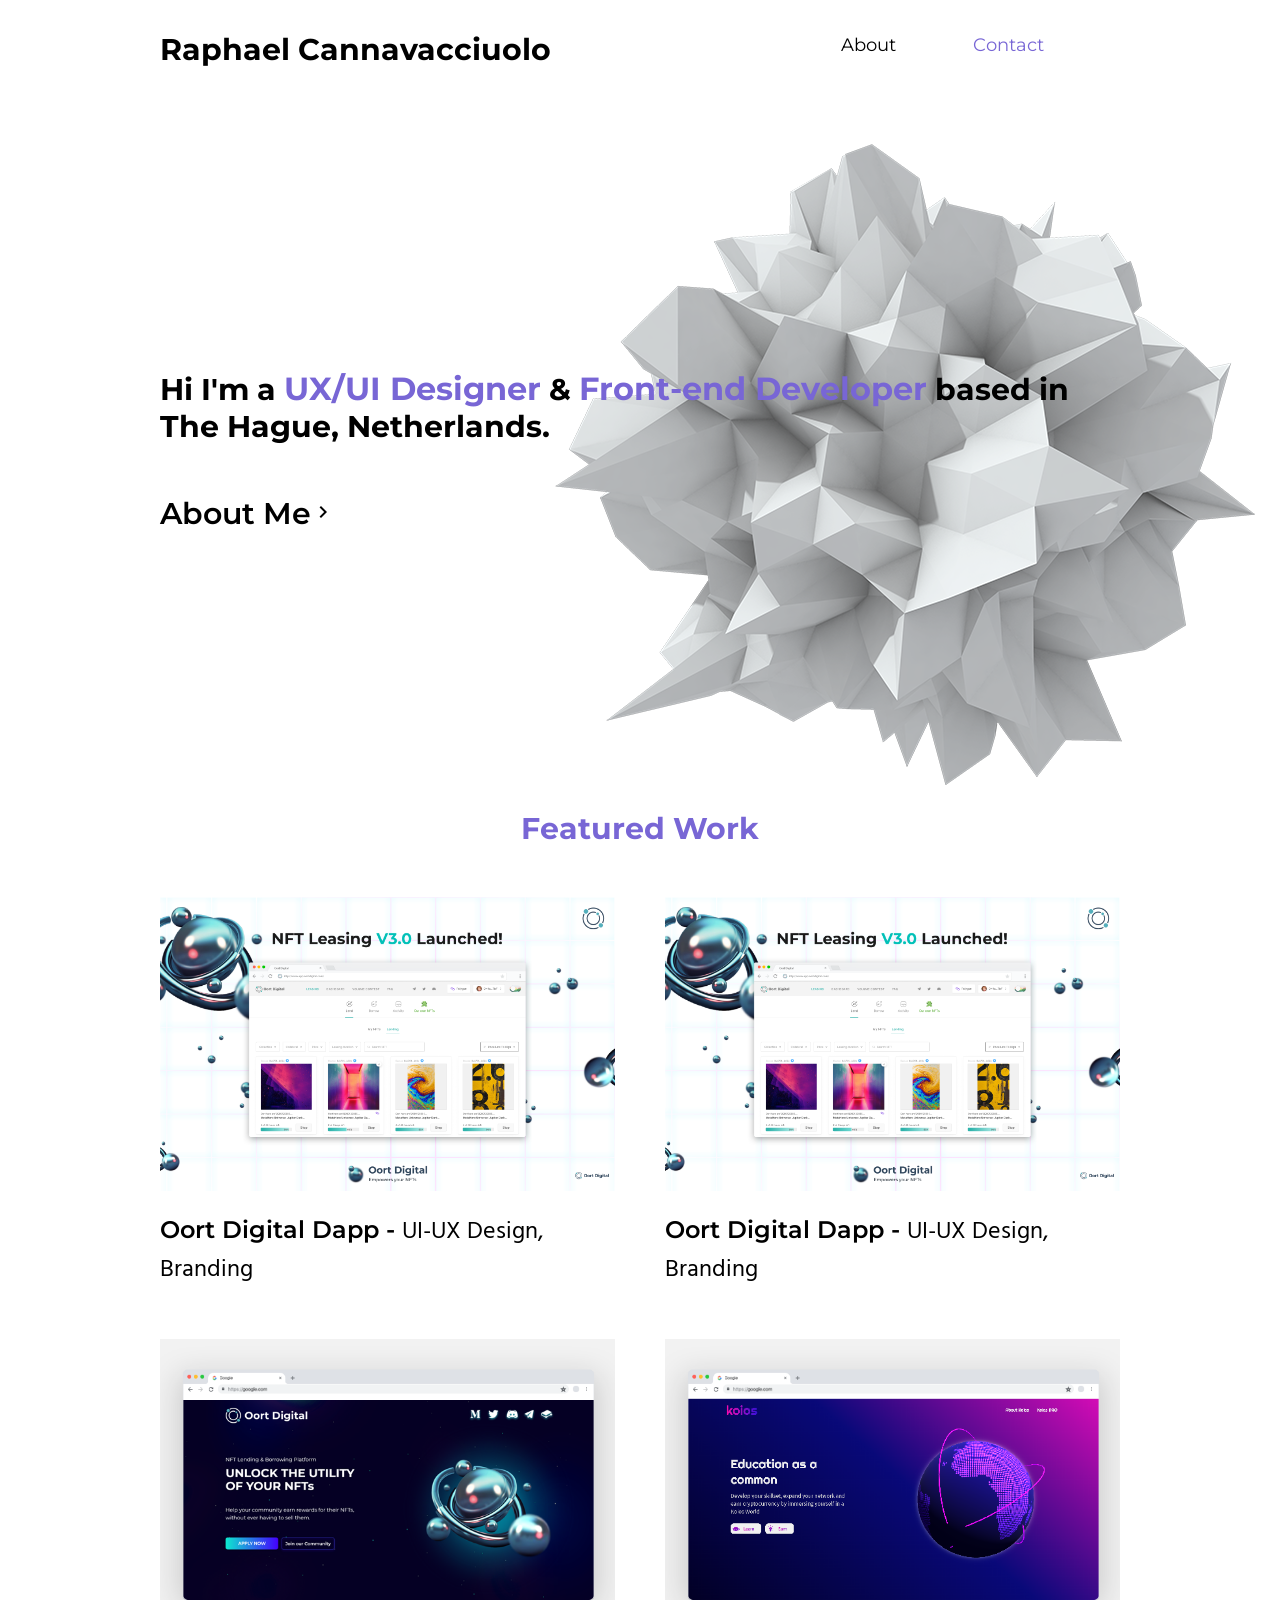
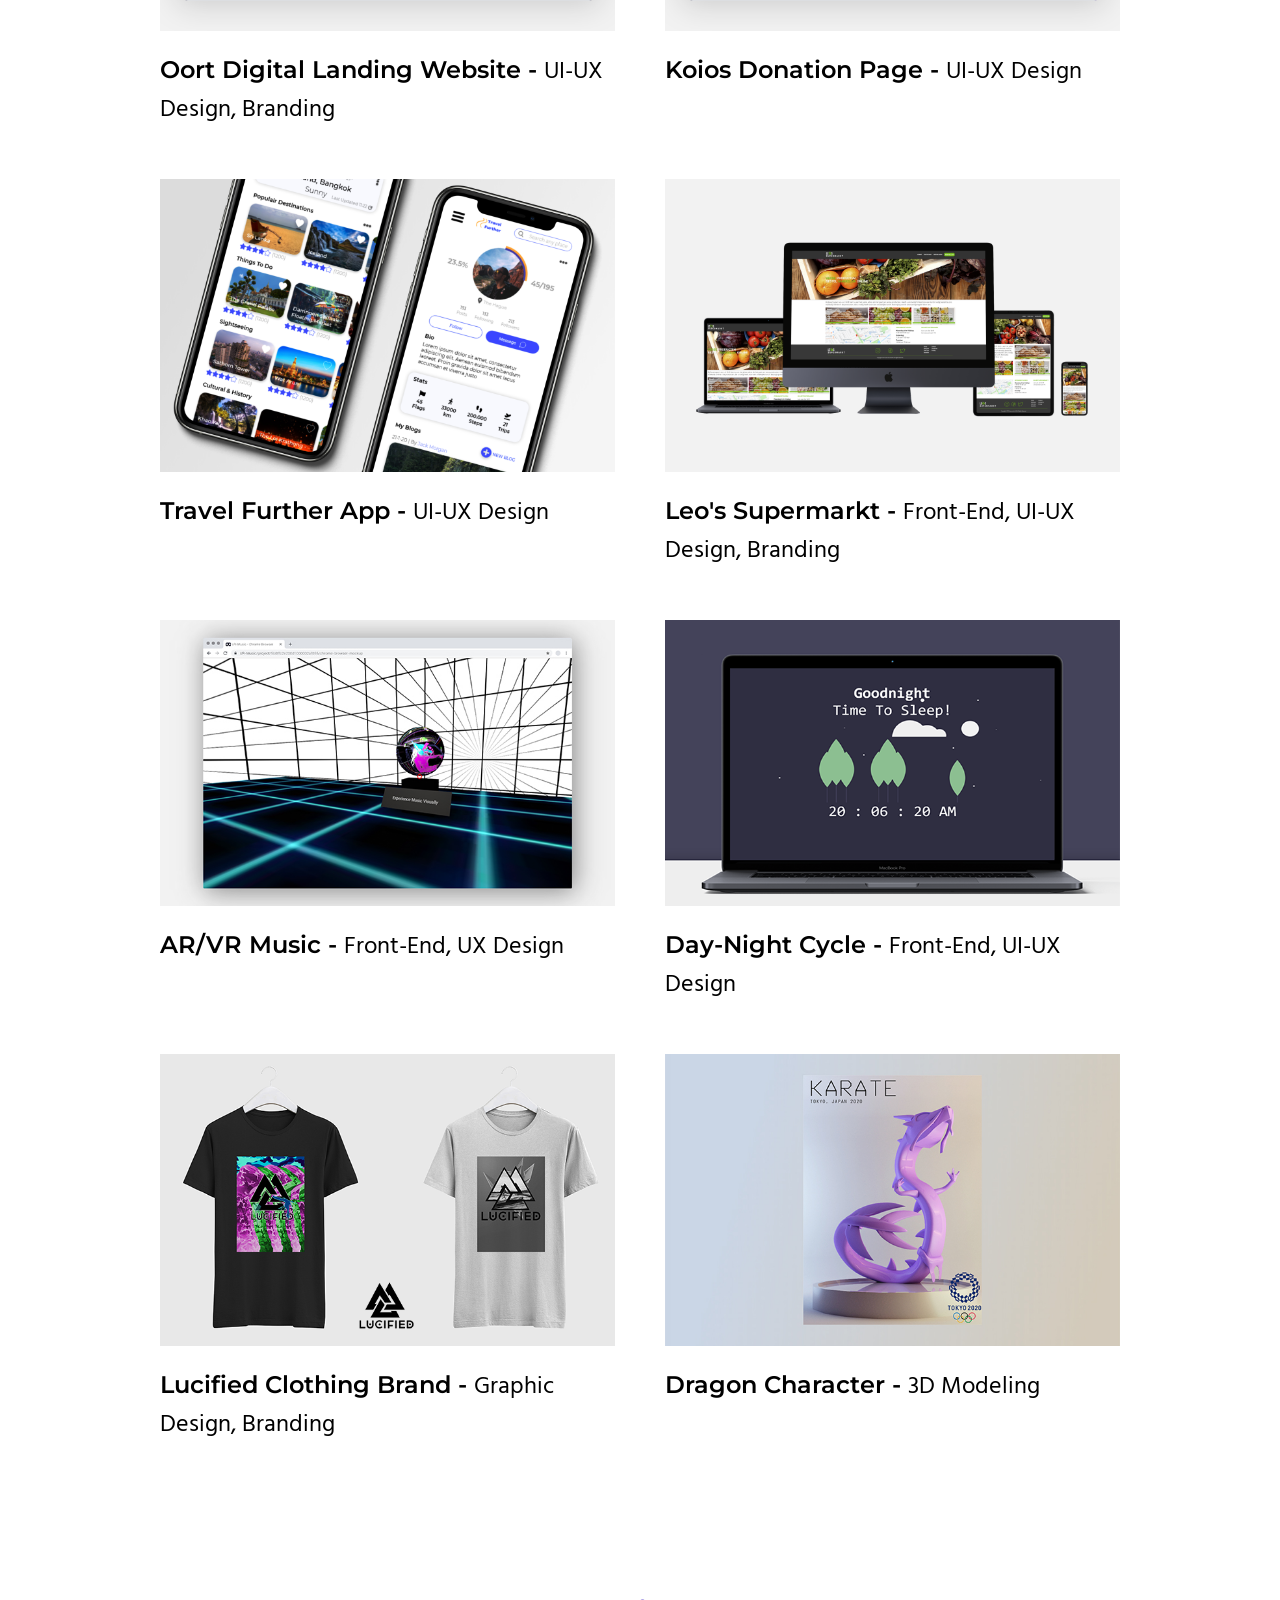
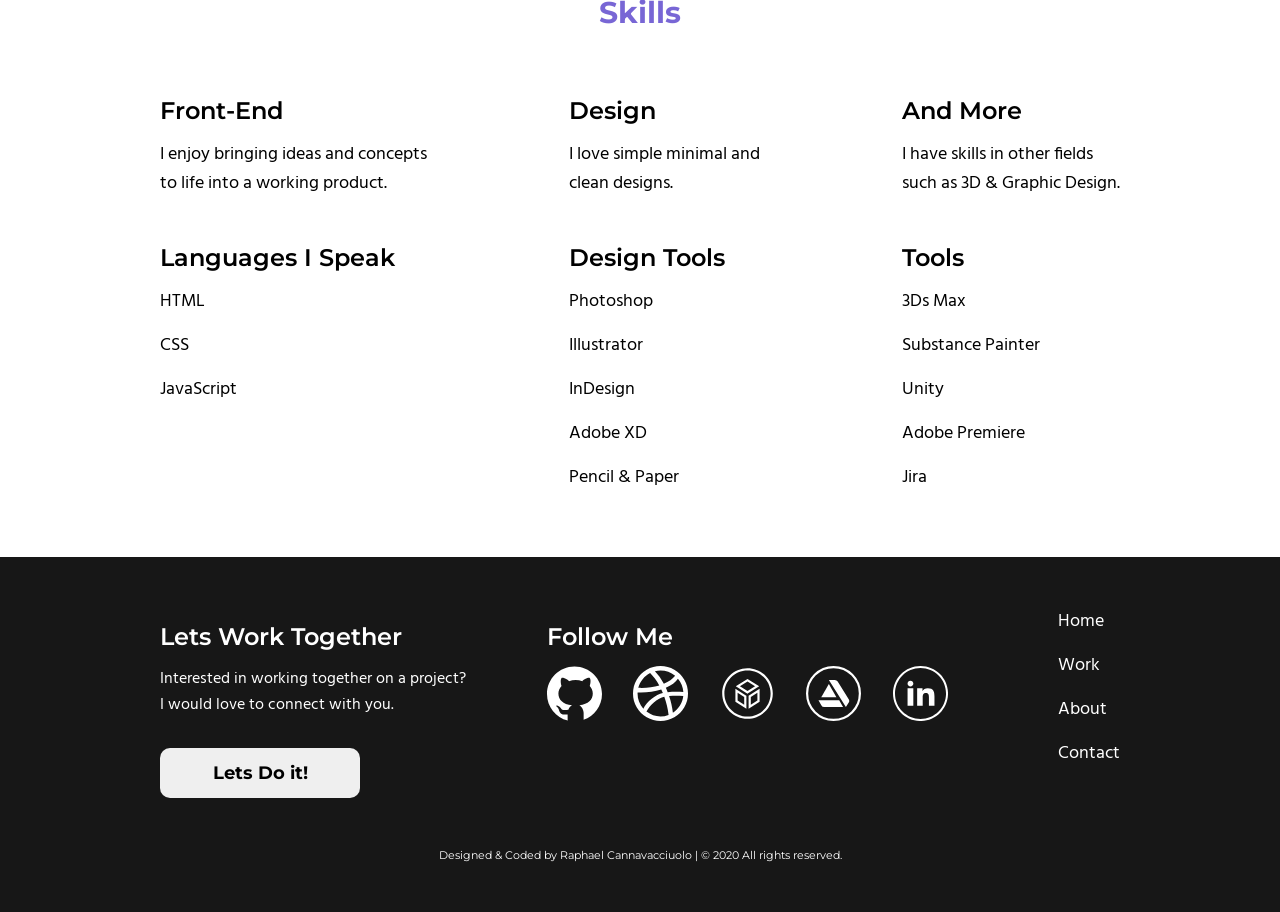
==== index.html @ d3e0be2c "." ====
<!DOCTYPE html>
<html lang="en">
  <head>
    <meta charset="UTF-8" />
    <meta name="viewport" content="width=device-width, initial-scale=1.0" />
    <title>Raphael Cannavacciuolo Portfolio</title>
    <link rel="stylesheet" type="text/css" href="home.css" />
    <link
      href="https://fonts.googleapis.com/icon?family=Material+Icons"
      rel="stylesheet"
    />
  </head>
  <body>
    <div class="content">
      <div class="grid-container">
        <!-- Header Section -->
        <div class="box box0">
          <header>
            <nav class="main-nav">
              <div class="logo">
                <h1><a href="index.html">Raphael Cannavacciuolo</a></h1>
              </div>
              <ul class="nav-links">
                <li><a href="work.html" hidden>Work</a></li>
                <li><a href="about.html">About</a></li>
                <li><a class="pcolor" href="contact.html">Contact</a></li>
              </ul>
              <div class="burger">
                <div class="line1"></div>
                <div class="line2"></div>
                <div class="line3"></div>
              </div>
            </nav>
          </header>
        </div>
        <main>
          <div class="hero-img">
            <img
              src="Images/abstract-3d.png"
              alt="exploding abstract 3D shape with sharp edges "
            />
          </div>

          <!-- Intro content -->
          <section>
            <div id="home" class="box box1">
              <h2 class="intro">
                Hi I'm a <span class="pcolor">UX/UI Designer</span> &
                <span class="pcolor">Front-end Developer</span> based in The Hague,
                Netherlands.
              </h2>
              <h3 class="about-btn">
                <a href="about.html">About Me<i class="medium material-icons">chevron_right</i></a>
              </h3>
            </div>
          </section>
          <!-- Work Section -->
          <section>
            <div id="work" class="box box2">
              <h2 class="section-title">Featured Work</h2>
              <div class="gallery-container">
                <div class="gallery work10">
                  <a href="project10.html" target="_blank"
                    ><img
                      src="Images/Oort-Digital_launchv3-01.png"
                      alt=""
                  /></a>
                  <h3>
                    Oort Digital Dapp -
                    <span class="under-title">UI-UX Design, Branding</span>
                  </h3>
                </div>
                <div class="gallery work9">
                  <a href="project09.html" target="_blank"
                    ><img
                      src="Images/Oort-Digital_launchv3-01.png"
                      alt=""
                  /></a>
                  <h3>
                    Oort Digital Dapp -
                    <span class="under-title">UI-UX Design, Branding</span>
                  </h3>
                </div>

                <div class="gallery work8">
                  <a href="project08.html" target="_blank"
                    ><img
                      src="Images/OortMockup.png"
                      alt=""
                  /></a>
                  <h3>
                    Oort Digital Landing Website -
                    <span class="under-title">UI-UX Design, Branding</span>
                  </h3>
                </div>

                <div class="gallery work7">
                  <a href="project07.html" target="_blank"
                    ><img
                      src="Images/KoiosHome.png"
                      alt=""
                  /></a>
                  <h3>
                    Koios Donation Page -
                    <span class="under-title">UI-UX Design</span>
                  </h3>
                </div>

                <div class="gallery work6">
                  <a href="project01.html" target="_blank"
                    ><img
                      src="Images/leos@2x.png"
                      alt="responsive design web, tablet and mobile screen supermarket site"
                  /></a>
                  <h3>
                    Leo's Supermarkt -
                    <span class="under-title">Front-End, UI-UX Design, Branding</span>
                  </h3>
                </div>
                <div class="gallery work5">
                  <a href="project02.html" target="_blank"
                    ><img
                      src="Images/travel-app.jpg"
                      alt="mobile design iphone 11 backpackers travel app"
                  /></a>
                  <h3>
                    Travel Further App -
                    <span class="under-title">UI-UX Design</span>
                  </h3>
                </div>
                <div class="gallery work4">
                  <a href="project03.html" target="_blank"
                    ><img
                      src="Images/daynightHeavy.png"
                      alt="clock day and night cycle visual indication of time"
                  /></a>
                  <h3>
                    Day-Night Cycle -
                    <span class="under-title">Front-End, UI-UX Design</span>
                  </h3>
                </div>
                <div class="gallery work3">
                  <a href="project04.html" target="_blank"
                    ><img
                      src="Images/arvr-web.jpg"
                      alt="virtual reality music experience augmented visual music"
                  /></a>
                  <h3>
                    AR/VR Music -
                    <span class="under-title">Front-End, UX Design</span>
                  </h3>
                </div>
                <div class="gallery work2">
                  <a href="project06.html" target="_blank"
                    ><img
                      src="Images/poster-dragon.jpg"
                      alt="dragon character japanese 3D sculpture practising the sport karate gold"
                  /></a>
                  <h3>
                    Dragon Character -
                    <span class="under-title">3D Modeling</span>
                  </h3>
                </div>
                <div class="gallery work1">
                  <a href="project05.html" target="_blank"
                    ><img
                      src="Images/T-shirt-mockup-lucified.png"
                      alt="clothing brand branding street and skate style lucified"
                  /></a>
                  <h3>
                    Lucified Clothing Brand -
                    <span class="under-title">Graphic Design, Branding</span>
                  </h3>
                </div>
              </div>
            </div>
          </section>
          <!-- Skills Section -->
          <section>
            <div class="box box3">
              <h2 class="section-title">Skills</h2>
              <div class="skills-container">
                <div class="skill-bx1 skill-bx">
                  <h3>Front-End</h3>
                  <p>
                    I enjoy bringing ideas and concepts<br />
                    to life into a working product.
                  </p>
                  <h3>Languages I Speak</h3>
                  <ul>
                    <li>HTML</li>
                    <li>CSS</li>
                    <li>JavaScript</li>
                  </ul>
                </div>

                <div class="skill-bx2 skill-bx">
                  <h3>Design</h3>
                  <p>
                    I love simple minimal and<br />
                    clean designs.
                  </p>
                  <h3>Design Tools</h3>
                  <ul>
                    <li>Photoshop</li>
                    <li>Illustrator</li>
                    <li>InDesign</li>
                    <li>Adobe XD</li>
                    <li>Pencil & Paper</li>
                  </ul>
                </div>

                <div class="skill-bx3 skill-bx">
                  <h3>
                    And More
                  </h3>
                  <p>
                    I have skills in other fields<br />
                    such as 3D & Graphic Design.
                  </p>
                  <h3>Tools</h3>
                  <ul>
                    <li>3Ds Max</li>
                    <li>Substance Painter</li>
                    <li>Unity</li>
                    <li>Adobe Premiere</li>
                    <li>Jira</li>
                  </ul>
                </div>
              </div>
            </div>
          </section>
        </main>
      </div>
    </div>
    <!-- Footer Section -->
    <footer>
      <div class="footer-container">
        <div class="footer-contact ftbox">
          <h3>Lets Work Together</h3>
          <p class="footer-txt">
            Interested in working together on a project? <br> I would love to connect
            with you.
          </p>
          <a href="contact.html"
            ><button class="footer-btn">Lets Do it!</button></a
          >
        </div>

        <div class="footer-socials ftbox">
          <h3 class="h2-margin-ft">Follow Me</h3>
          <a href="https://github.com/Qurka"
            ><img
              src="Images/Icons/github-1.svg"
              alt="black cat github icon round white outline "
          /></a>
          <a href="https://dribbble.com/qurka"
            ><img
              src="Images/Icons/dribbble-icon.svg"
              alt="basketball dribble icon round white "
          /></a>
          <a href="https://sketchfab.com/Qurka"
            ><img
              src="Images/Icons/sketchfab.svg"
              alt="three dimensional cube sketchfab icon round white"
          /></a>
          <a href="https://www.artstation.com/raphaelcannavacciuolo"
            ><img
              src="Images/Icons/artstation-circkel.svg"
              alt="triangle artstaion icon round white"
          /></a>
          <a href="https://www.linkedin.com/in/raphael-c-0a0646143/"
            ><img
              src="Images/Icons/linkedin-round-line.svg"
              alt="linkdin icon round white"
          /></a>
        </div>

        <nav class="footer-nav ftbox">
          <ul class="nav-links-footer">
            <li><a href="index.html">Home</a></li>
            <li><a href="work.html">Work</a></li>
            <li><a href="about.html">About</a></li>
            <li><a href="contact.html">Contact</a></li>
          </ul>
        </nav>
      </div>
      <div class="footer-bottom">
        <span class="credit"
          >Designed & Coded by Raphael Cannavacciuolo | © 2020 All rights
          reserved.</span
        >
      </div>
    </footer>
    <script src="script.js"></script>
  </body>
</html>
---- home.css ----
/* Typography */
@import url("https://fonts.googleapis.com/css2?family=Montserrat:wght@600;700&display=swap");
@import url("https://fonts.googleapis.com/css2?family=Hind&display=swap");

/* Main Styles */
* {
  font-size: 62.5%;
  margin: 0;
  padding: 0;
  box-sizing: border-box;
}

h1 {
  font-size: 4.2rem;
  font-family: "Montserrat";
  font-weight: bold;
}

h2 {
  font-size: 3rem;
  font-family: "Montserrat";
  font-weight: bold;
}

h3 {
  font-size: 2.4rem;
  margin-top: 1.5rem;
  font-family: "Montserrat";
  font-weight: 600;
}

h4 {
  font-size: 2.2rem;
  font-family: "Montserrat";
  font-weight: 600;
}

h5 {
  font-size: 2rem;
  font-family: "Hind";
  font-weight: 600;
}

p {
  font-size: 1.8rem;
  font-family: "Hind";
  margin-top: 1.5rem;
  padding-bottom: 3rem;
}

a {
  font-size: 3rem;
  text-decoration: none;
  color: black;
}

li {
  font-size: 1.8rem;
  list-style: none;
  margin: 1.5rem 0;
}

.content {
  width: 75%;
  margin: auto;
}

.pcolor {
  color: #7866d5;
}

.under-title {
  font-family: "Hind";
  font-size: 2.4rem;
  font-weight: normal;
}
/* Icons */
.tiny {
  font-size: 1rem;
}

.small {
  font-size: 2rem;
}

.medium {
  font-size: 4rem;
}

.large {
  font-size: 6rem;
}

.section-title {
  text-align: center;
  color: #7866d5;
  margin-bottom: 5rem;
}

.btn-on {
  cursor: pointer;
}

.btn-off {
  opacity: 0.5;
}
/* CSS Grid boxes */
.box0 {
  grid-area: nav;
}

.box1 {
  grid-area: intro;
  display: flex;
  flex-direction: column;
  justify-content: center;
  height: 80vh;
}

.box1 span {
  font-size: 3.2rem;
}
.box2 {
  grid-area: work;
}
.box3 {
  grid-area: skills;
}

.grid-container {
  display: grid;
  grid-template-columns: 1fr;
  grid-template-rows: auto;
  grid-template-areas:
    "nav"
    "intro"
    "work"
    "skills";
}

/* Header section */
.logo a {
  font-size: 3rem;
}

.main-nav {
  display: flex;
  justify-content: space-between;
  align-items: center;
  min-height: 10vh;
  width: 100%;
  font-family: "Montserrat";
}

.nav-links {
  display: flex;
  justify-content: space-evenly;
  width: 45%;
}

.nav-links a {
 font-size: 1.8rem;
}

.nav-links a:hover {
  color: #7866d5;
}

.burger {
  display: none;
}

.burger div {
  width: 25px;
  height: 3px;
  background-color: #171717;
  margin: 0.5rem;
  transition: all 0.3s ease;
}

.hero-img {
  position: absolute;
  opacity: 0.7;
  right: 0;
  z-index: -1;
}

.about-btn {
  margin-top: 5rem;
  width: 100%;
}
/* Gallery Grid */
.gallery-container { 
  display: grid;
  grid-template-columns: 1fr 1fr;
  grid-template-rows: auto;
  grid-template-areas:
    "row9 row10"
    "row8 row7"
    "row5 row6"
    "row3 row4"
    "row1 row2";
  margin-bottom: 15rem;
  grid-gap: 5rem;
}

.gallery-container img {
  width: 100%;
  height: auto;
}

.gallery-container h2 {
  font-weight: 600;
  margin-top: 1.5rem;
}

.work1 {
  grid-area: row1;
}

.work2 {
  grid-area: row2;
}

.work3 {
  grid-area: row3;
}

.work4 {
  grid-area: row4;
}

.work5 {
  grid-area: row5;
}

.work6 {
  grid-area: row6;
}

.work7 {
  grid-area: row7;
}

.work8 {
  grid-area: row8;
}

.work9 {
  grid-area: row9;
}

.work10 {
  grid-area: row10;
}

/* Skills section */
.skills-container {
  display: flex;
  justify-content: space-between;
  margin-bottom: 5rem;
}

.skills-container h2 {
  font-weight: 600;
}

.skills-container li {
  font-family: "Hind";
  font-size: 1.8rem;
}
/* Footer Section */
footer {
  background-color: #171717;
  bottom: 0px;
  width: 100%;
  color: white;
  display: flex;
  flex-direction: column;
  align-items: center;
}

.footer-container {
  display: flex;
  align-content: center;
  justify-content: space-between;
  width: 75%;
}

.ftbox {
  margin-top: 5rem;
  margin-bottom: 5rem;
}

.footer-txt {
  font-size: 1.6rem;
}

.footer-contact button {
  height: 5rem;
  width: 20rem;
  font-size: 1.8rem;
  border-radius: 10px;
  font-weight: bold;
  font-family: "Montserrat";
  border: none;
  cursor: pointer;
}

.footer-btn:hover {
  background-color: #7866d5;
  color: white;
}

.footer-socials P {
  margin-top: 0rem;
}

.footer-socials img {
  width: 5.5rem;
  height: 5.5rem;
  margin: 0 3rem 0 0;
}

.h2-margin-ft {
  margin-bottom: 1.5rem;
}

.footer-nav li {
  margin-top: 0rem;
}

.nav-links-footer a {
  color: white;
  font-size: 1.8rem;
  font-family: "Hind";
}

.nav-links-footer a:hover {
  color: #7866d5;
}

.footer-bottom {
  display: flex;
  justify-content: center;
  font-size: 1.8rem;
  font-family: "Montserrat";
  padding-bottom: 5rem;
  width: 90%;
  text-align: center;
}

/* Project-section */
.project {
  margin-bottom: 5rem;
}

.project p {
  padding-bottom: 1.5rem;
}

.project-container {
  display: grid;
  grid-template-columns: 1fr 1fr;
  grid-template-rows: auto;
  grid-template-areas:
    "b1 b2"
    "b3 b0"
    "b4 b5"
    "b6 b7";
}

.project-info {
  width: 100%;
  padding-right: 5rem;
}
.project-info h2 {
  margin-top: 5rem;
}

.p2-link a {
  font-size: 1.8rem;
  color: #7866d5;
}

.i2 {
  display: flex;
  justify-content: space-between;
}

.i3 {
  display: flex;
}

.project-img {
  width: 100%;
  height: auto;
  margin-top: 5rem;
}

.project-imgsp {
  width: 100%;
  height: auto;
  margin-top: 14rem;
}

.project-icons {
  width: 75px;
  height: 75px;
  margin-right: 5rem;
}

.project-btn button {
  height: 5rem;
  width: 20rem;
  font-size: 2rem;
  border-radius: 10px;
  font-family: "Montserrat";
  background-color: #171717;
  color: white;
  margin-top: 5rem;
}

.project-info p {
  margin-bottom: 1.5rem;
  padding-bottom: 0rem;
}

/* Process section */
.process-img {
  width: 100%;
  height: auto;
}

.process-img2 {
  width: 100%;
  height: auto;
  margin-left: 2.5rem;
}

/* Design Section */
.d-hifi {
  display: flex;
}

.design-info {
  display: flex;
}

design-img {
  width: 100%;
  height: auto;
}

.design-img2 {
  width: 100%;
  height: auto;
}

.design-img3 {
  width: 100%;
  height: auto;
}

.d-margin {
  margin-top: 5rem;
}

.project-box {
  margin-top: 5rem;
  margin-bottom: 5rem;
}

iframe {
  margin-top: 1.5rem;
  height: 80rem;
  margin-bottom: 5rem;
}

/* Work page section */
.coming-soon-msg {
  display: flex;
  justify-content: center;
  align-content: center;
  font-family: "Montserrat";
  text-align: center;
  margin-top: 40rem;
}

.coming-soon-msg a {
  color: #7866d5;
}
/* About section */
.h2-career {
  margin-top: 5rem;
}

.career-box {
  margin-top: 5rem;
  margin-bottom: 5rem;
}

.career-links {
  font-size: 1.8rem;
  color: #7866d5;
}

.career-location {
  color: rgb(82, 200, 255);
  font-size: 1.8rem;
}

/* Contact page Section */
.i-contact {
  margin: 0rem;
  margin-right: 1.5rem;
}

form {
  font-size: 2rem;
  font-family: "Montserrat";
  margin-top: 5rem;
  margin-bottom: 5rem;
}
/* Style inputs with type="text", select elements and textareas */
input[type="text"],
input[type="email"],
select,
textarea {
  width: 100%; /* Full width */
  padding: 12px; /* Some padding */
  border: 1px solid #ccc; /* Gray border */
  border-radius: 4px; /* Rounded borders */
  box-sizing: border-box; /* Make sure that padding and width stays in place */
  margin-top: 6px; /* Add a top margin */
  margin-bottom: 16px; /* Bottom margin */
  resize: vertical; /* Allow the user to vertically resize the textarea (not horizontally) */
  font-family: "Arial";
}

/* Style the submit button with a specific background color etc */
input[type="submit"] {
  background-color: #7866d5;
  color: white;
  padding: 12px 20px;
  border: none;
  border-radius: 4px;
  cursor: pointer;
}

/* When moving the mouse over the submit button, add a darker green color */
input[type="submit"]:hover {
  background-color: #7866d5;
}

/* Add a background color and some padding around the form */
.container {
  border-radius: 5px;
  background-color: #f2f2f2;
  padding: 20px;
}

.fnt-weight {
  font-weight: 600;
  font-size: 1.6rem;
}

.contact-info a {
  font-size: 1.8rem;
}

@media only screen and (max-width: 568px) {
  /* Main Styles */
  html,
  body {
    overflow-x: hidden;
  }

  .hero-img {
    display: none;
  }

  .content {
    width: 95%;
  }

  h2 {
    font-size: 1.7rem;
  }

  h3 {
    font-size: 1.5rem;
    margin-top: 1.5rem;
    text-align: center;
  }

  h4 {
    font-size: 1.7rem;
  }

  .about-btn {
    text-align: unset;
  }

  p {
    font-size: 1.6rem;
    font-family: "Hind";
    margin-top: 1.5rem;
    padding-bottom: 2.5rem;
  }

  .under-title {
    font-size: 1.5rem;
  }

  .section-title {
    margin-bottom: 2.5rem;
  }

  /* Header section */
  .logo h1 {
    font-size: 1rem;
  }

  .nav-links {
    position: fixed;
    right: 0;
    height: 90vh;
    top: 10vh;
    display: flex;
    justify-content: flex-start;
    flex-direction: column;
    align-items: center;
    width: 100%;
    transform: translateX(100%);
    transition: transform 0.5s ease-in;
    background-color: white;
    z-index: 10;

  }

  .nav-links ul {
    font-size: 1.8rem;
  }

  .nav-links li {
    opacity: 0;
  }

  .burger {
    display: block;
  }
  .box1 {
    height: 40vh;
  }
  .intro span {
    font-size: 1.9rem;
  }

  .about-btn a {
    font-size: 1.8rem;
  }

  /* Work Gallery Grid */
  .gallery-container {
    display: grid;
    grid-template-columns: 1fr;
    grid-template-rows: auto;
    grid-template-areas:
    "row8"
    "row7"
    "row6"
    "row5"
    "row4"
    "row3"
    "row2"
    "row1";
    margin-bottom: 0rem;
  }

  .work2 {
    margin-left: 0rem;
  }

  .work4 {
    margin-left: 0rem;
  }

  .work6 {
    margin-left: 0rem;
  }

  .gallery {
    margin-bottom: 2.5rem;
  }

  /* skills section */
  .skills-container {
    display: grid;
    grid-template-columns: 1fr;
    grid-template-rows: auto;
    grid-template-areas:
      "skill-bx1"
      "skill-bx2"
      "skill-bx3";
    text-align: center;
  }

  .skill-bx2 {
    margin-top: 5rem;
    margin-bottom: 5rem;
  }

  .skills-container p {
    padding-bottom: 2.5rem;
  }

  .skills-container li {
    font-size: 1.6rem;
  }

  /* Footer section */
  .footer-container {
    display: grid;
    grid-template-columns: 1fr;
    grid-template-rows: auto;
    grid-template-areas:
      "footer-contact"
      "footer-socials"
      "footer-nav";
    text-align: center;
  }

  .footer-socials img {
    width: 5rem;
    height: 5rem;
    margin: 1rem;
  }

  .h2-margin-ft {
    margin-bottom: 1.5rem;
  }

  .ftbox {
    margin-top: 5rem;
    margin-bottom: 0rem;
  }

  .nav-links-footer a {
    font-size: 1.6rem;
  }

  /* About page section */
  .project-info {
    width: 95%;
    padding-right: 0rem;
  }

  .project-info h3 {
    text-align: unset;
  }

  .project-container {
    display: grid;
    grid-template-columns: 1fr;
    grid-template-rows: auto;
    grid-template-areas:
      "b1"
      "b2"
      "b3"
      "b0"
      "b4"
      "b5"
      "b6"
      "b7";
  }

  .career-box {
    margin-top: 0rem;
    margin-bottom: 2.5rem;
  }

  .h2-career {
    margin-bottom: 5rem;
  }

  .project p {
    padding-bottom: 0rem;
  }

  i {
    margin: 0 1rem 0 0;
  }

  /* Contact page section */
  .fnt-weight {
    font-weight: 600;
    font-size: 1.6rem;
  }

  /* PROJECTS SECTION */
  h5 {
    font-size: 1.5rem;
  }
  .process-img2 {
    margin-left: 0rem;
  }

  .project-icons {
    width: 5rem;
    height: 5rem;
    margin-right: 0rem;
    z-index: 0;
  }

  .project-btn {
    display: flex;
    justify-content: center;
  }

  .project-btn a {
    width: 90%;
  }

  .project-btn button {
    height: 5rem;
    width: 100%;
    font-size: 1.6rem;
    border-radius: 10px;
    font-family: "Montserrat";
    background-color: #171717;
    color: white;
    margin-top: 2.5rem;
  }

  .i2 {
    display: inline-block;
  }

  .i3 {
    display: flex;
    justify-content: space-around;
  }

  .b2 {
    margin-top: 2.5rem;
  }

  iframe {
    height: 40rem;
  }
}

@media only screen and (min-width: 569px) and (max-width: 1025px) {
  /* Main Styles */
  .content {
    width: 90%;
  }

  h2 {
    font-size: 2.2rem;
  }

  h3 {
    font-size: 2rem;
    margin-top: 1.5rem;
  }

  h4 {
    font-size: 1.8rem;
  }

  .about-btn {
    text-align: unset;
  }

  .about-btn a {
    font-size: 2rem;
  }

  p {
    font-size: 1.8rem;
    font-family: "Hind";
    margin-top: 1.5rem;
    padding-bottom: 2.5rem;
  }

  .under-title {
    font-size: 1.8rem;
  }

  .section-title {
    margin-bottom: 2.5rem;
    margin-top: 5rem;
  }

  /* Header section */
  .logo h1 {
    font-size: 2.4rem;
  }

  .hero-img {
    position: absolute;
    opacity: 0.7;
    z-index: -1;
    right: 0;
  }

  .box1 span {
    font-size: 2.4rem;
  }

  .nav-links {
    position: fixed;
    right: 0;
    height: 90vh;
    top: 10vh;
    display: flex;
    justify-content: flex-start;
    flex-direction: column;
    align-items: center;
    width: 100%;
    transform: translateX(100%);
    transition: transform 0.5s ease-in;
    background-color: white;
    z-index: 10;
  }

  .nav-links a {
    font-size: 3rem;
  }

  .nav-links li {
    opacity: 0;
  }

  .burger {
    display: block;
  }

  .box1 {
    height: 90vh;
  }

  /* Work Gallery Grid */
  .gallery-container {
    display: grid;
    grid-template-columns: 1fr 1fr;
    grid-template-rows: auto;
    margin-bottom: 0rem;
  }

  .work2 {
    margin-left: 0rem;
  }

  .work4 {
    margin-left: 0rem;
  }

  .work6 {
    margin-left: 0rem;
  }

  .gallery {
    margin-bottom: 2.5rem;
  }

  /* skills section */
  .skills-container {
    display: grid;
    grid-template-columns: 1fr;
    grid-template-rows: auto;
    grid-template-areas:
      "skill-bx1"
      "skill-bx2"
      "skill-bx3";
    text-align: center;
    margin-bottom: 0rem;
  }

  .skill-bx {
    margin-bottom: 5rem;
  }

  /* Footer section */
  .footer-container {
    display: grid;
    grid-template-columns: 1fr;
    grid-template-rows: auto;
    grid-template-areas:
      "footer-contact"
      "footer-socials"
      "footer-nav";
    text-align: center;
  }

  .footer-socials img {
    width: 5.5rem;
    height: 5.5rem;
    margin: 1rem;
  }

  footer .credit {
    font-size: 1.2rem;
  }

  .project-container {
    display: grid;
    grid-template-columns: 1fr;
    grid-template-rows: auto;
    grid-template-areas:
      "b1"
      "b2"
      "b3"
      "b0"
      "b4"
      "b5"
      "b6"
      "b7";
  }

  .project-btn button {
    margin-bottom: 5rem;
  }
}

.nav-active {
  transform: translateX(0%);
}

@keyframes navLinkFade {
  from {
    opacity: 0;
    transform: translateX(50px);
  }

  to {
    opacity: 1;
    transform: translateX(0px);
  }
}

.toggle .line1 {
  transform: rotate(-45deg) translate(-5px, 6px);
}

.toggle .line2 {
  opacity: 0;
}

.toggle .line3 {
  transform: rotate(45deg) translate(-5px, -6px);
}
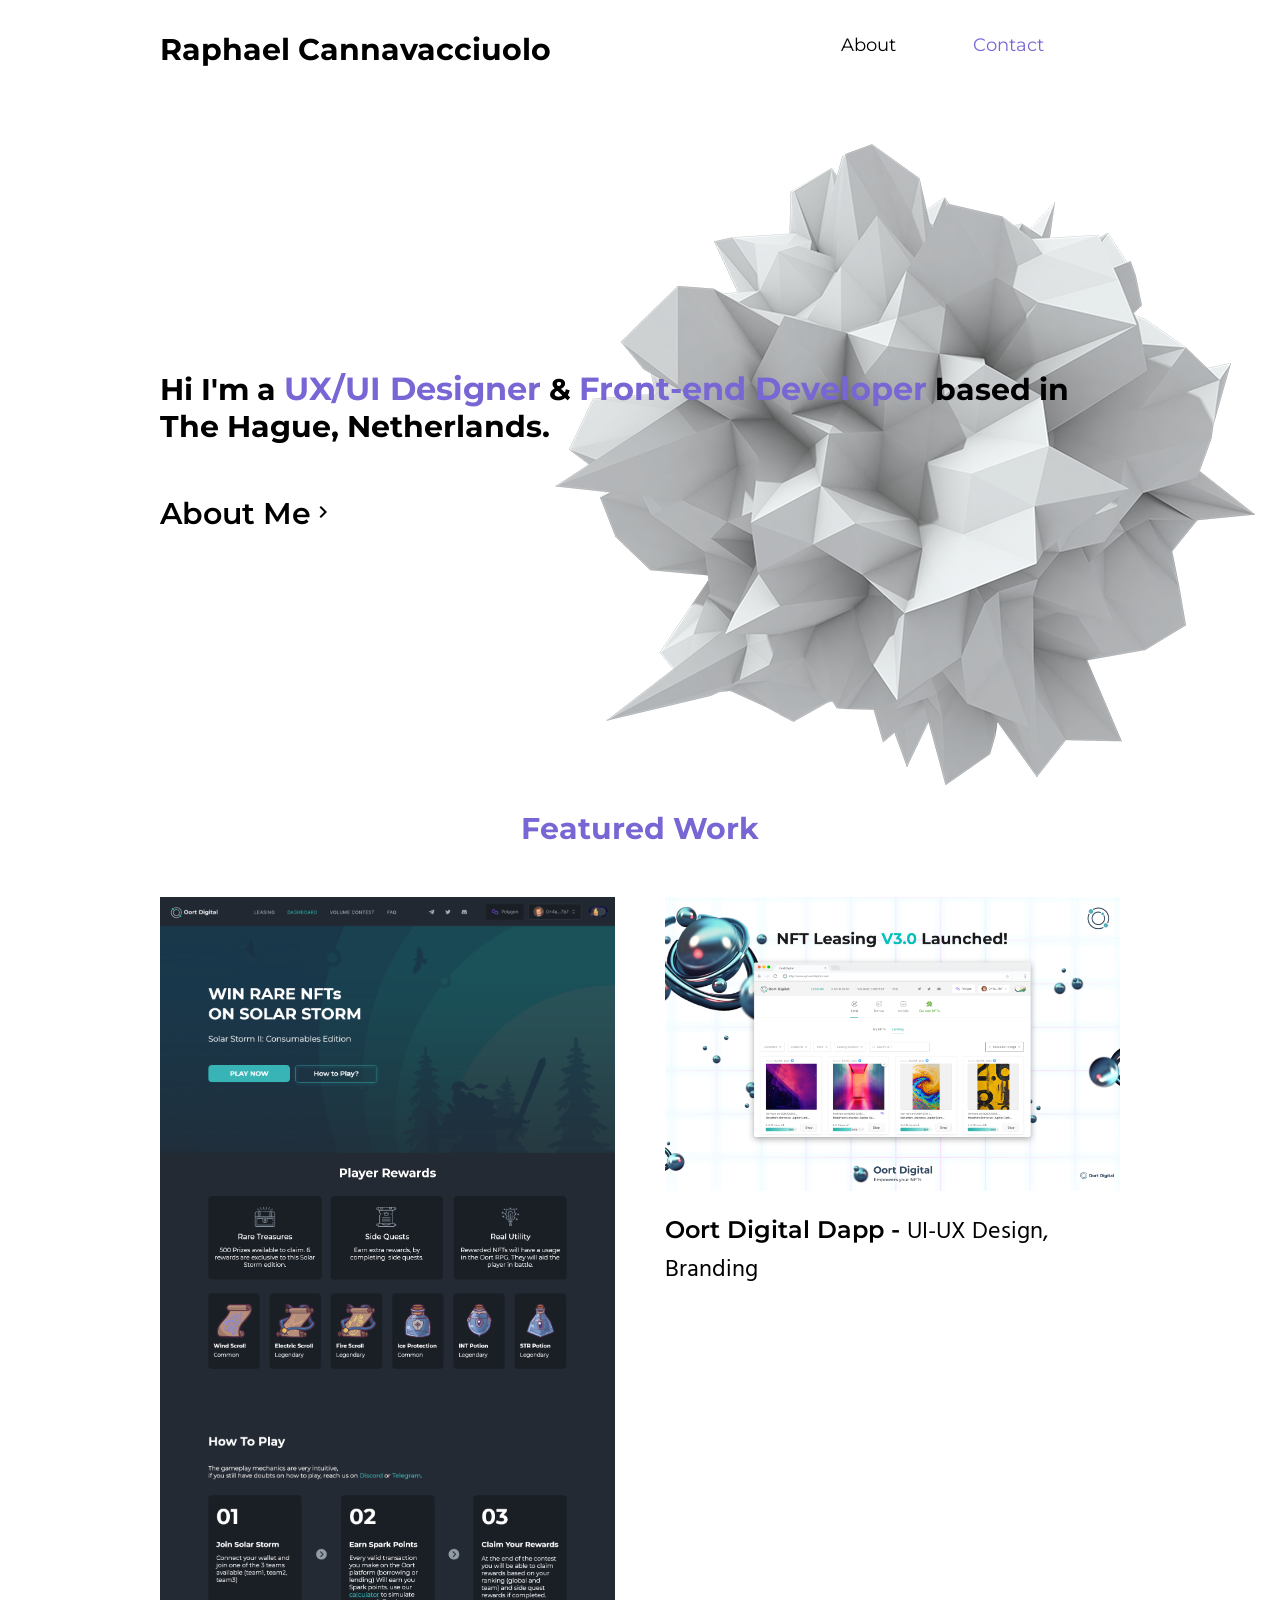
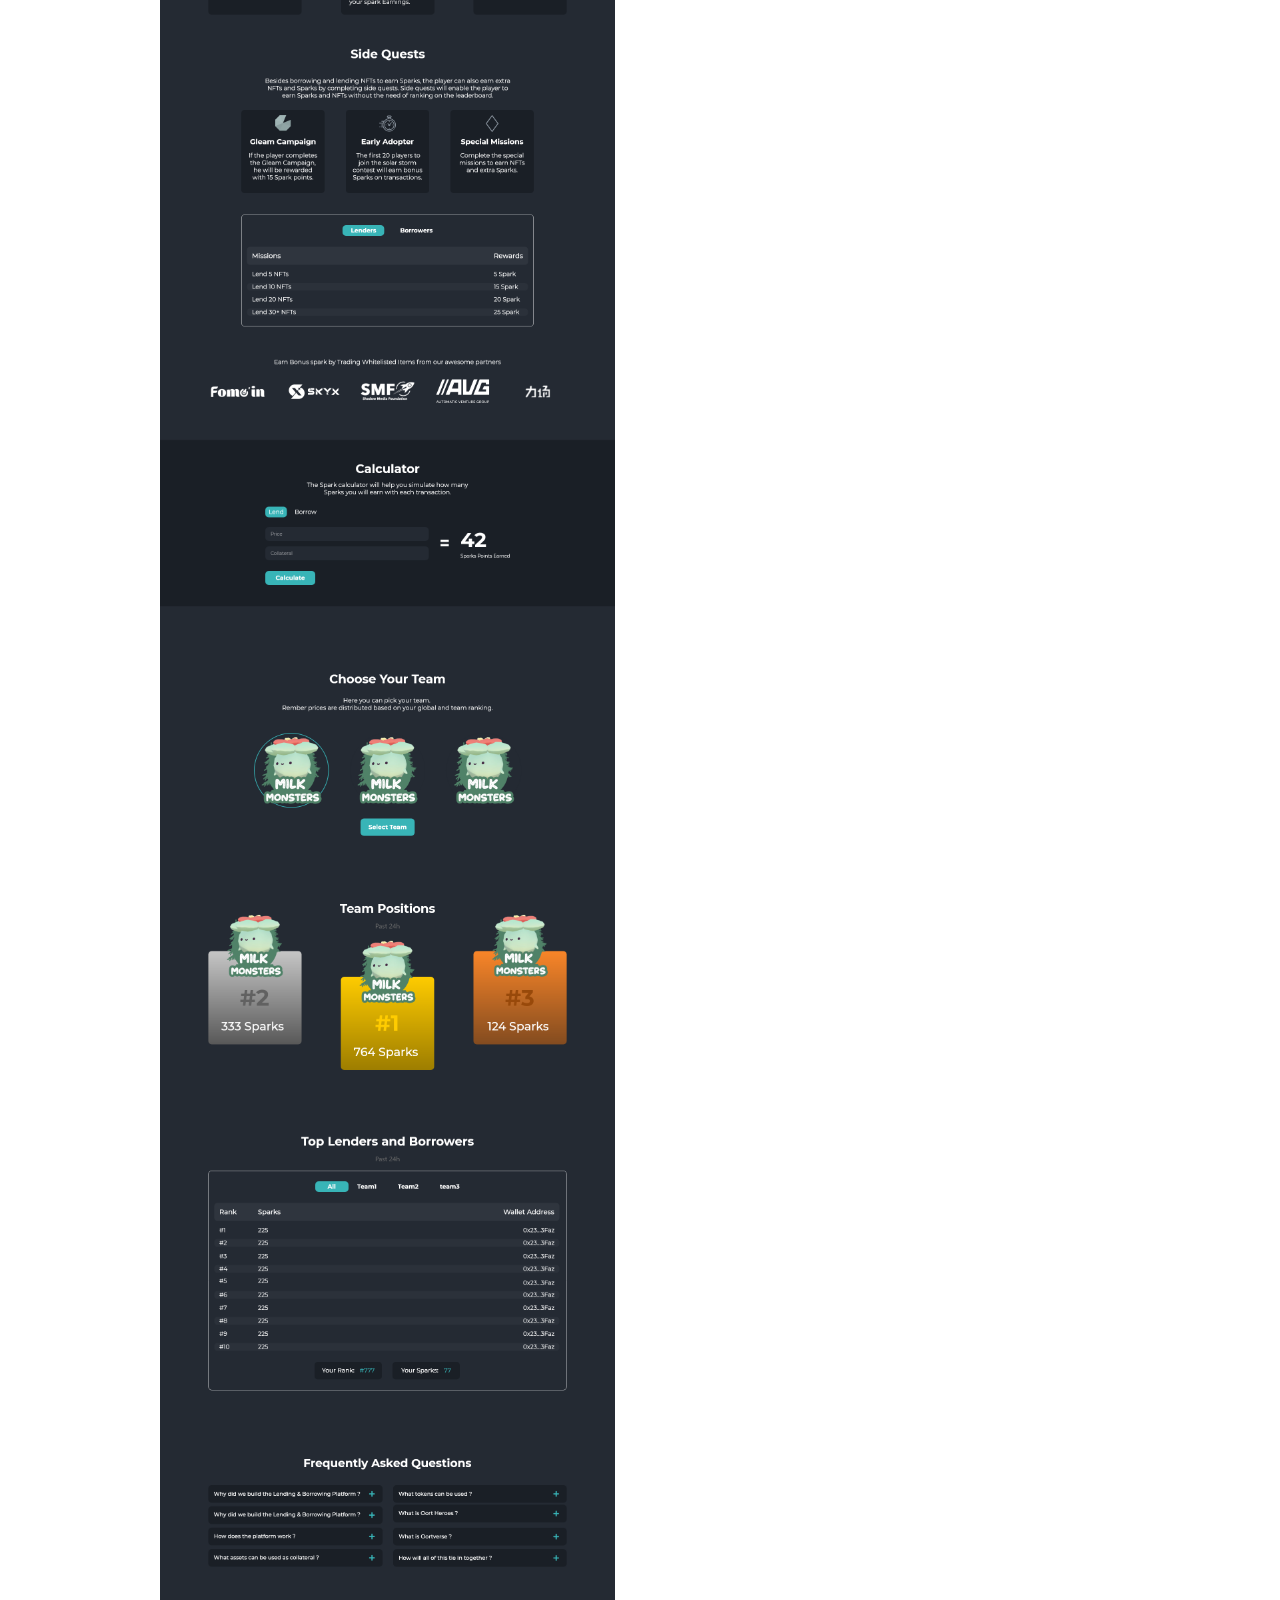
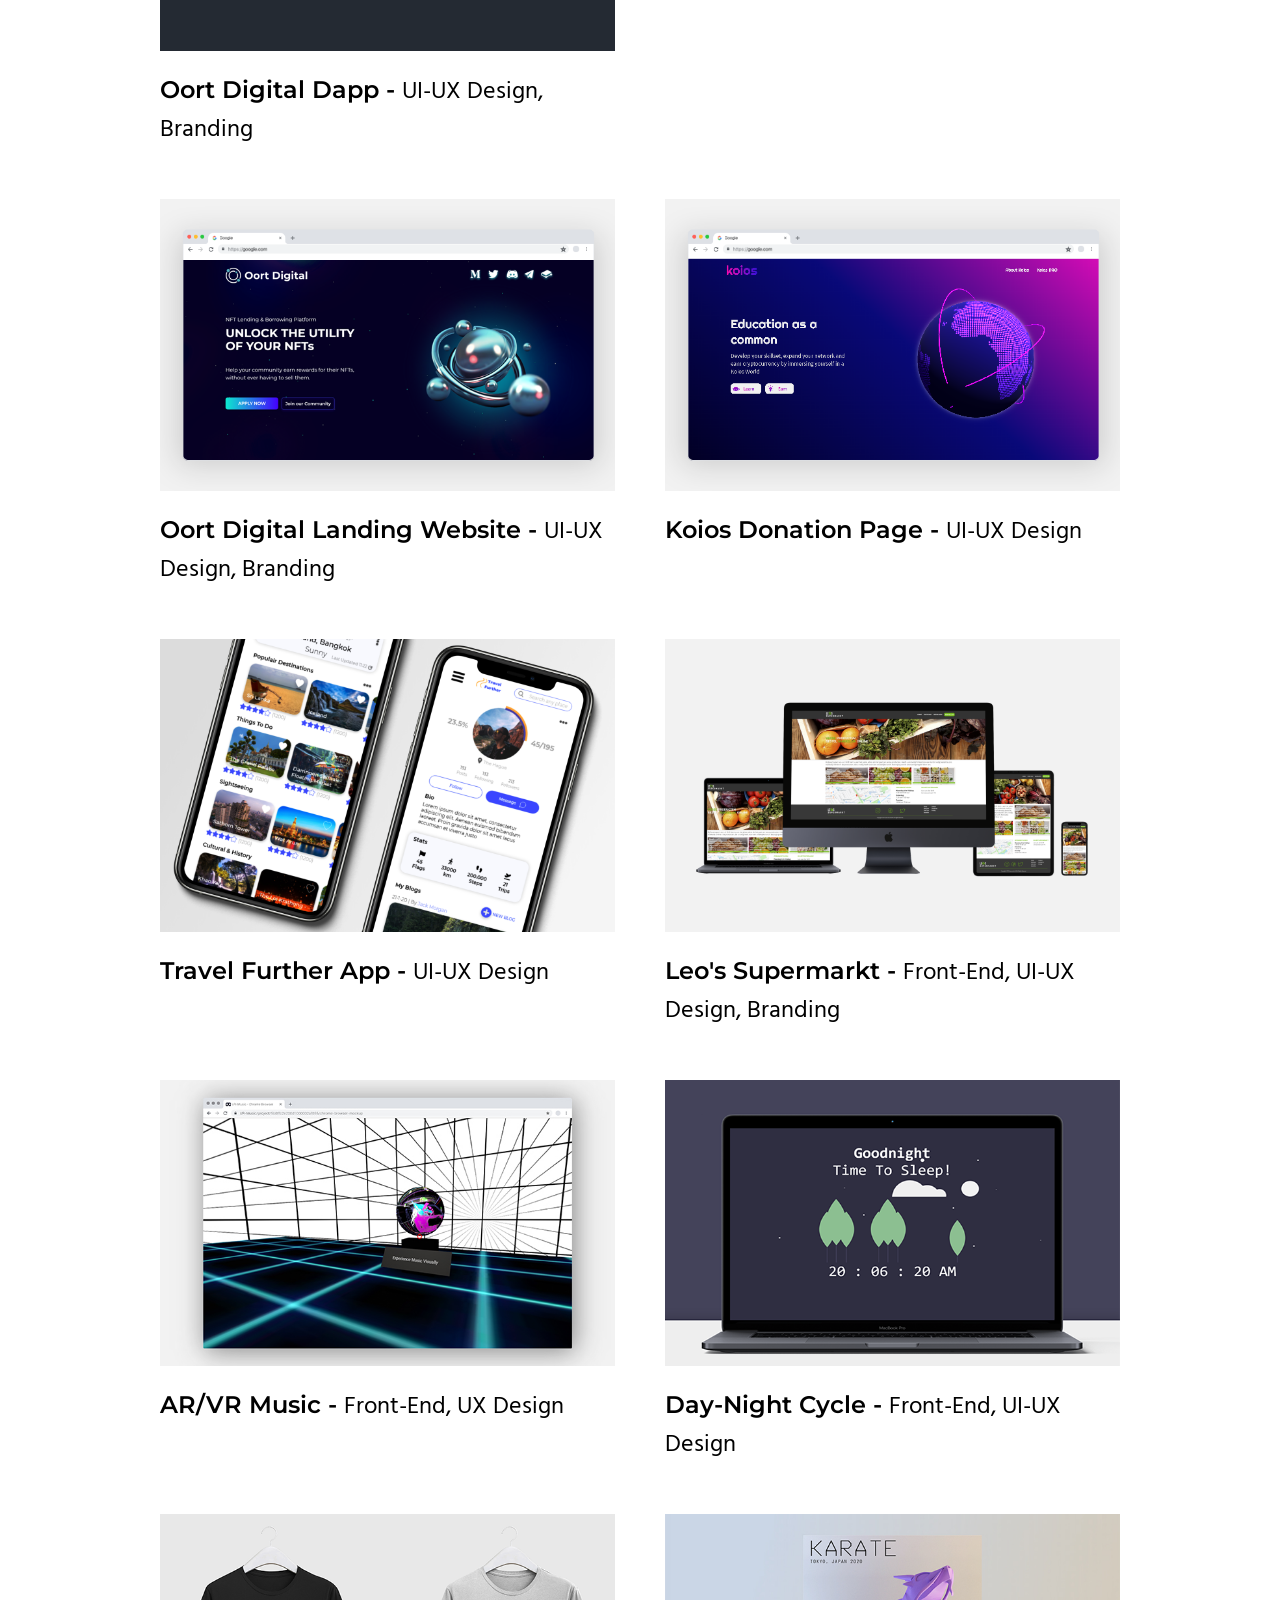
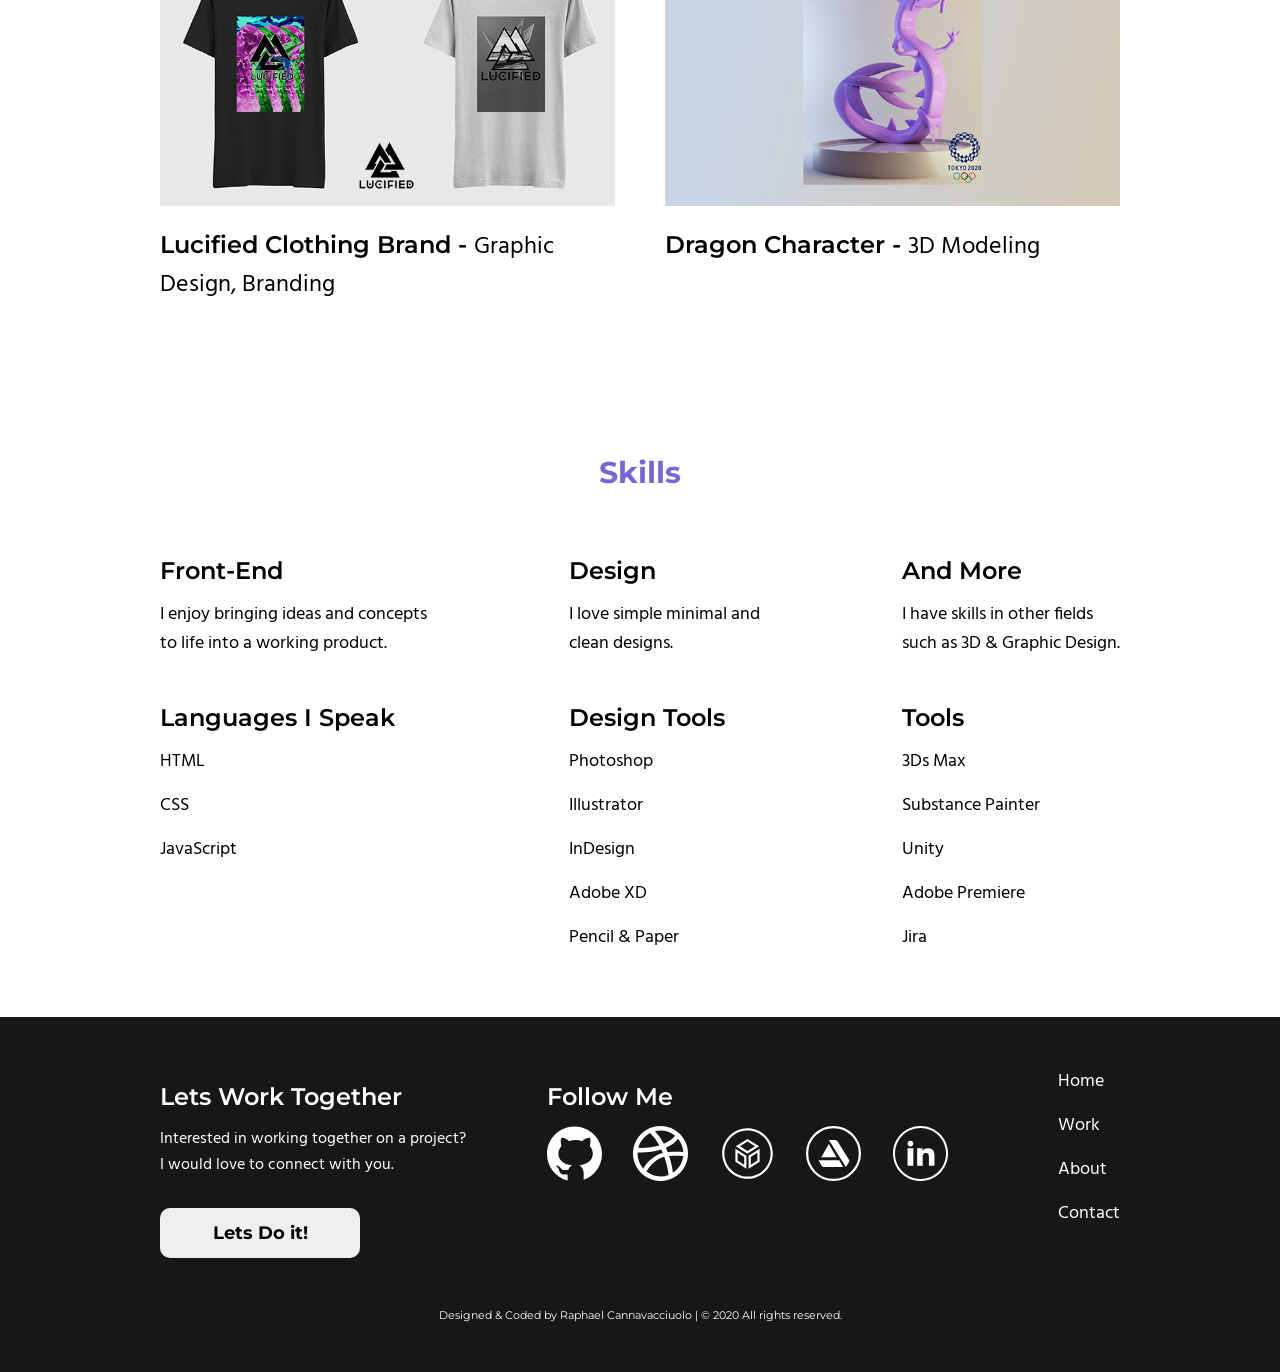
==== commit dd4e8a97: "Update index.html" ====
--- a/index.html
+++ b/index.html
@@ -59,10 +59,11 @@
             <div id="work" class="box box2">
               <h2 class="section-title">Featured Work</h2>
               <div class="gallery-container">
+
                 <div class="gallery work10">
                   <a href="project10.html" target="_blank"
                     ><img
-                      src="Images/Oort-Digital_launchv3-01.png"
+                      src="Images/TradingBattleFinal.png"
                       alt=""
                   /></a>
                   <h3>
@@ -70,6 +71,7 @@
                     <span class="under-title">UI-UX Design, Branding</span>
                   </h3>
                 </div>
+
                 <div class="gallery work9">
                   <a href="project09.html" target="_blank"
                     ><img
--- a/home.css
+++ b/home.css
@@ -195,7 +195,7 @@
   grid-template-columns: 1fr 1fr;
   grid-template-rows: auto;
   grid-template-areas:
-    "row9 row10"
+    "row10 row9"
     "row8 row7"
     "row5 row6"
     "row3 row4"
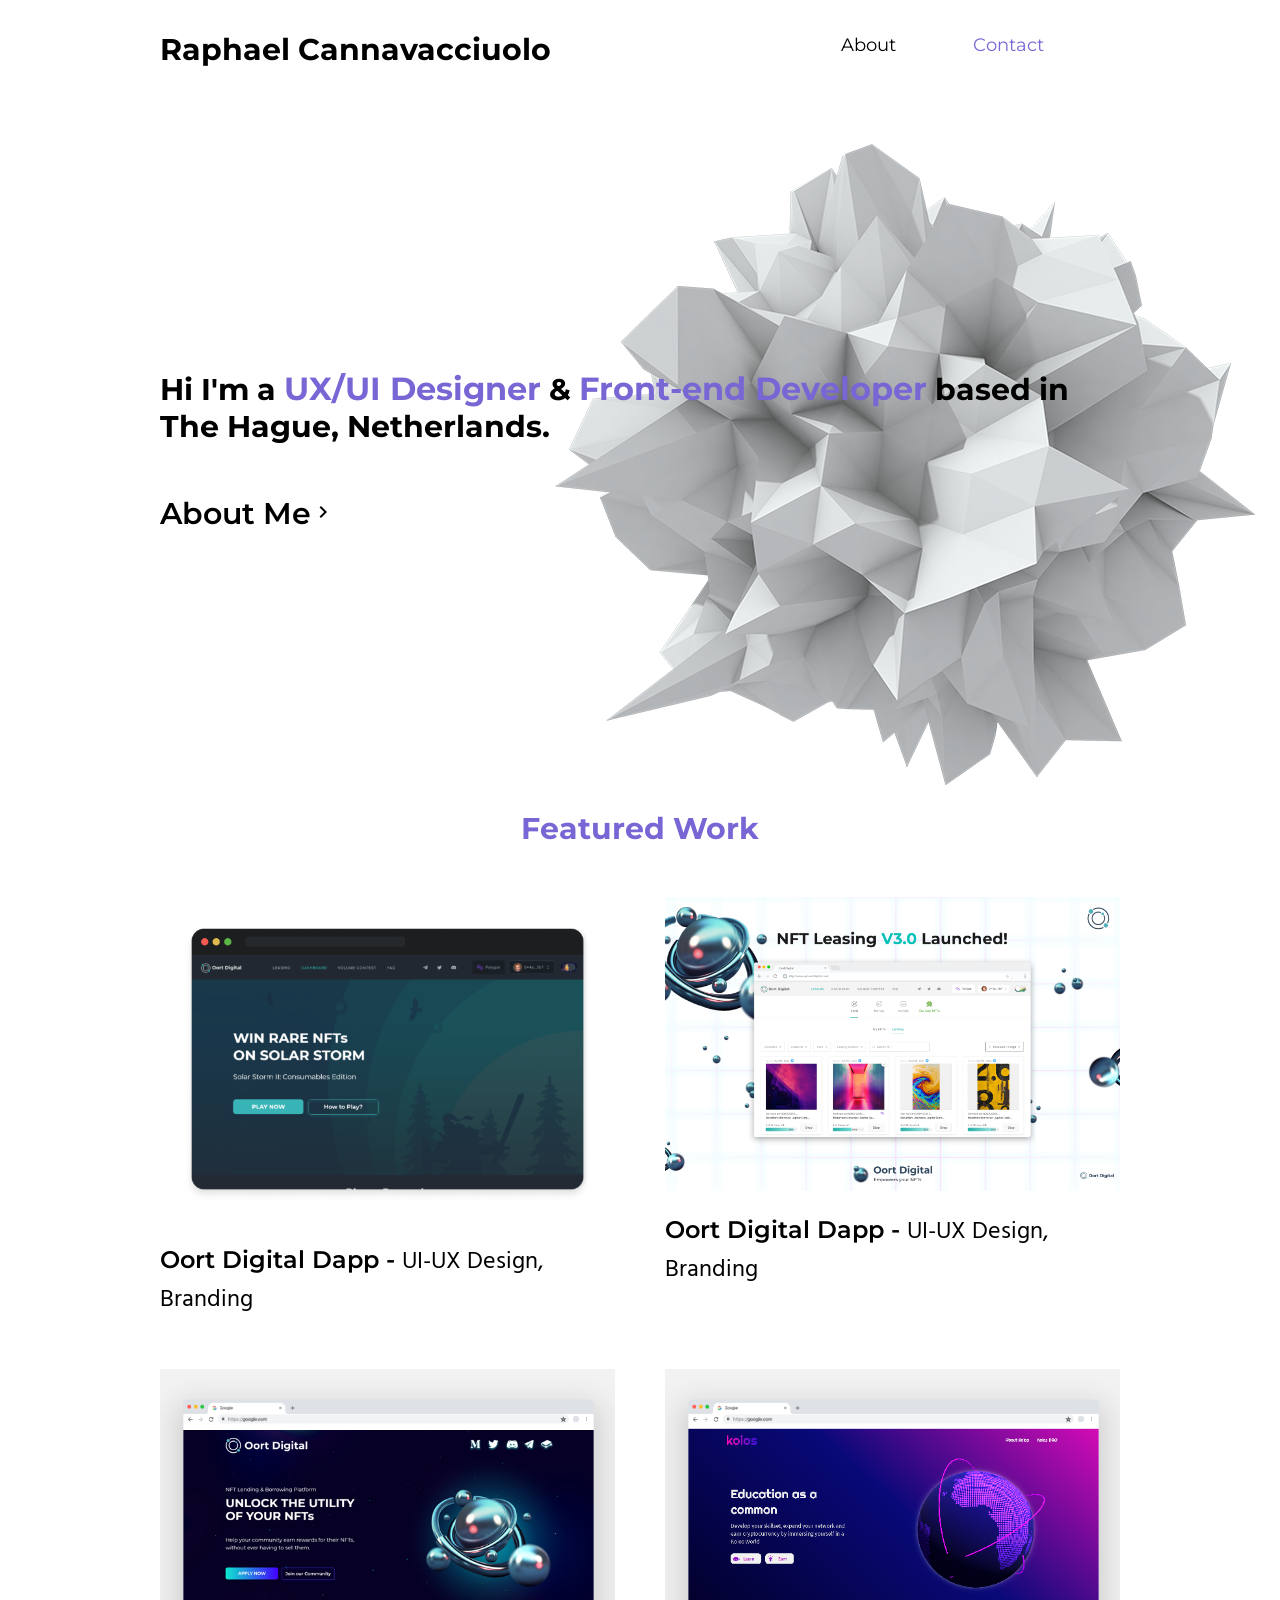
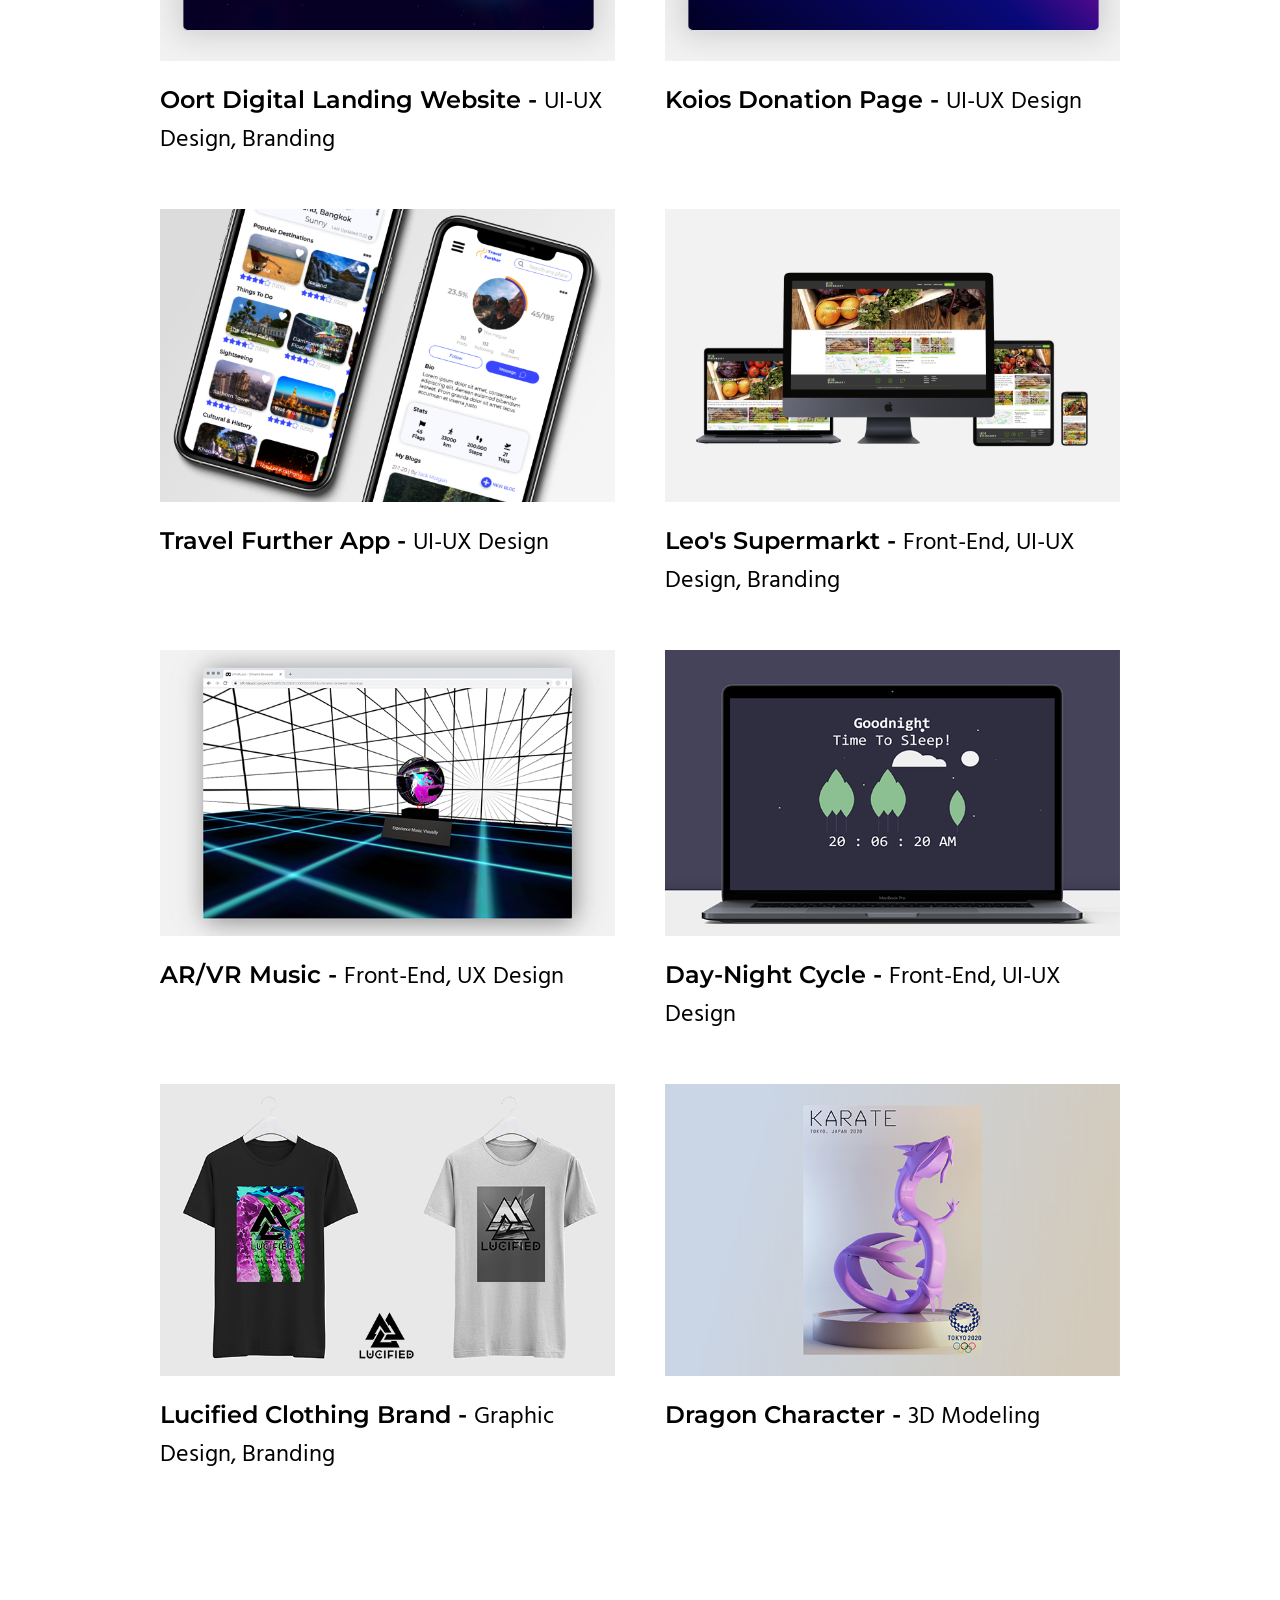
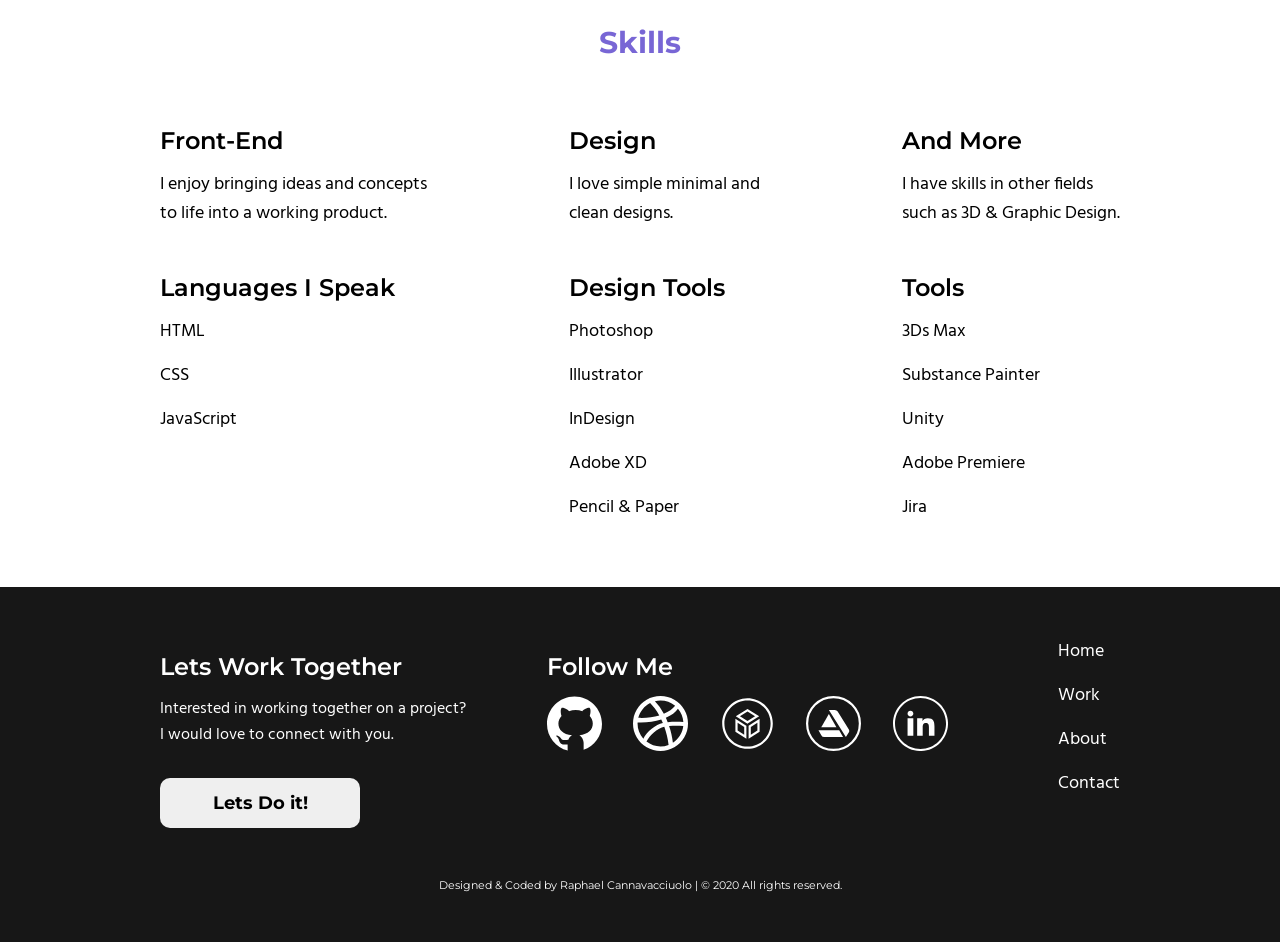
==== commit 33532ad8: "." ====
--- a/index.html
+++ b/index.html
@@ -63,7 +63,7 @@
                 <div class="gallery work10">
                   <a href="project10.html" target="_blank"
                     ><img
-                      src="Images/TradingBattleFinal.png"
+                      src="Images/Mockup_tradingBattler.png"
                       alt=""
                   /></a>
                   <h3>
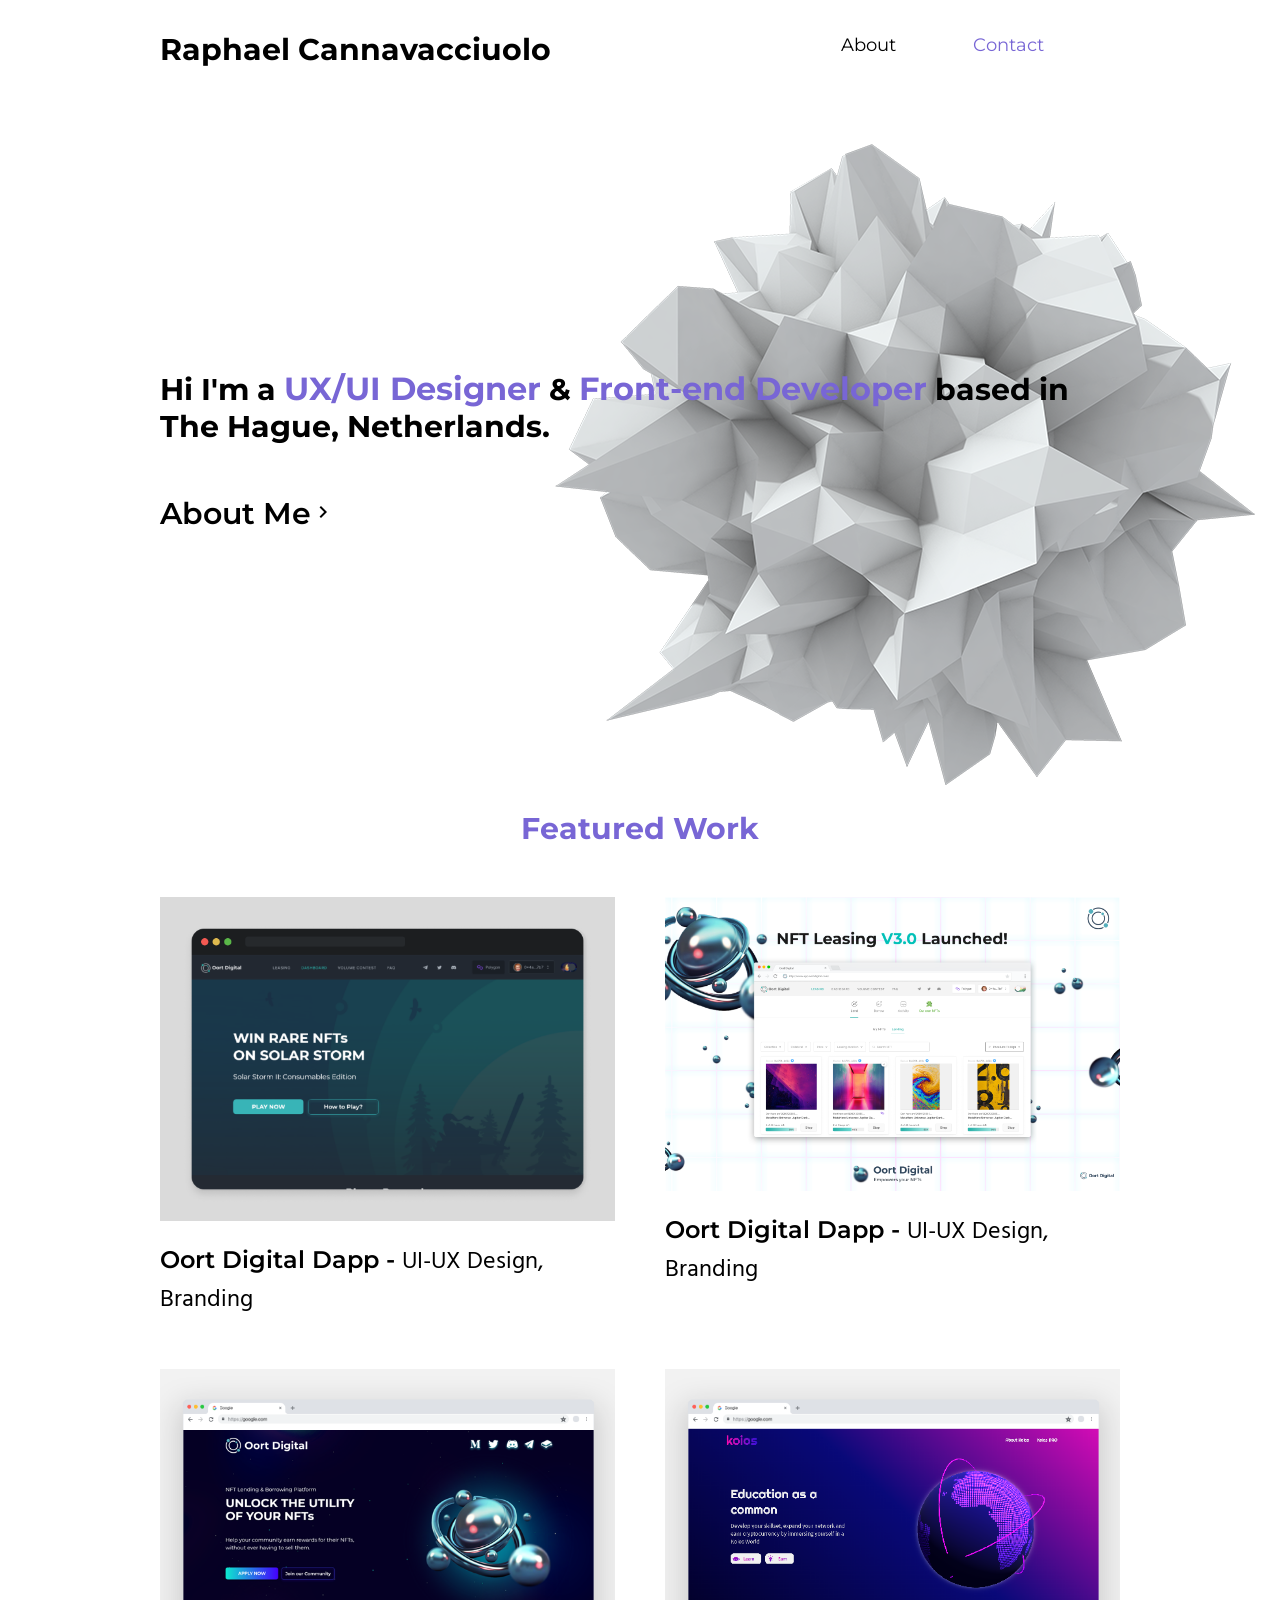
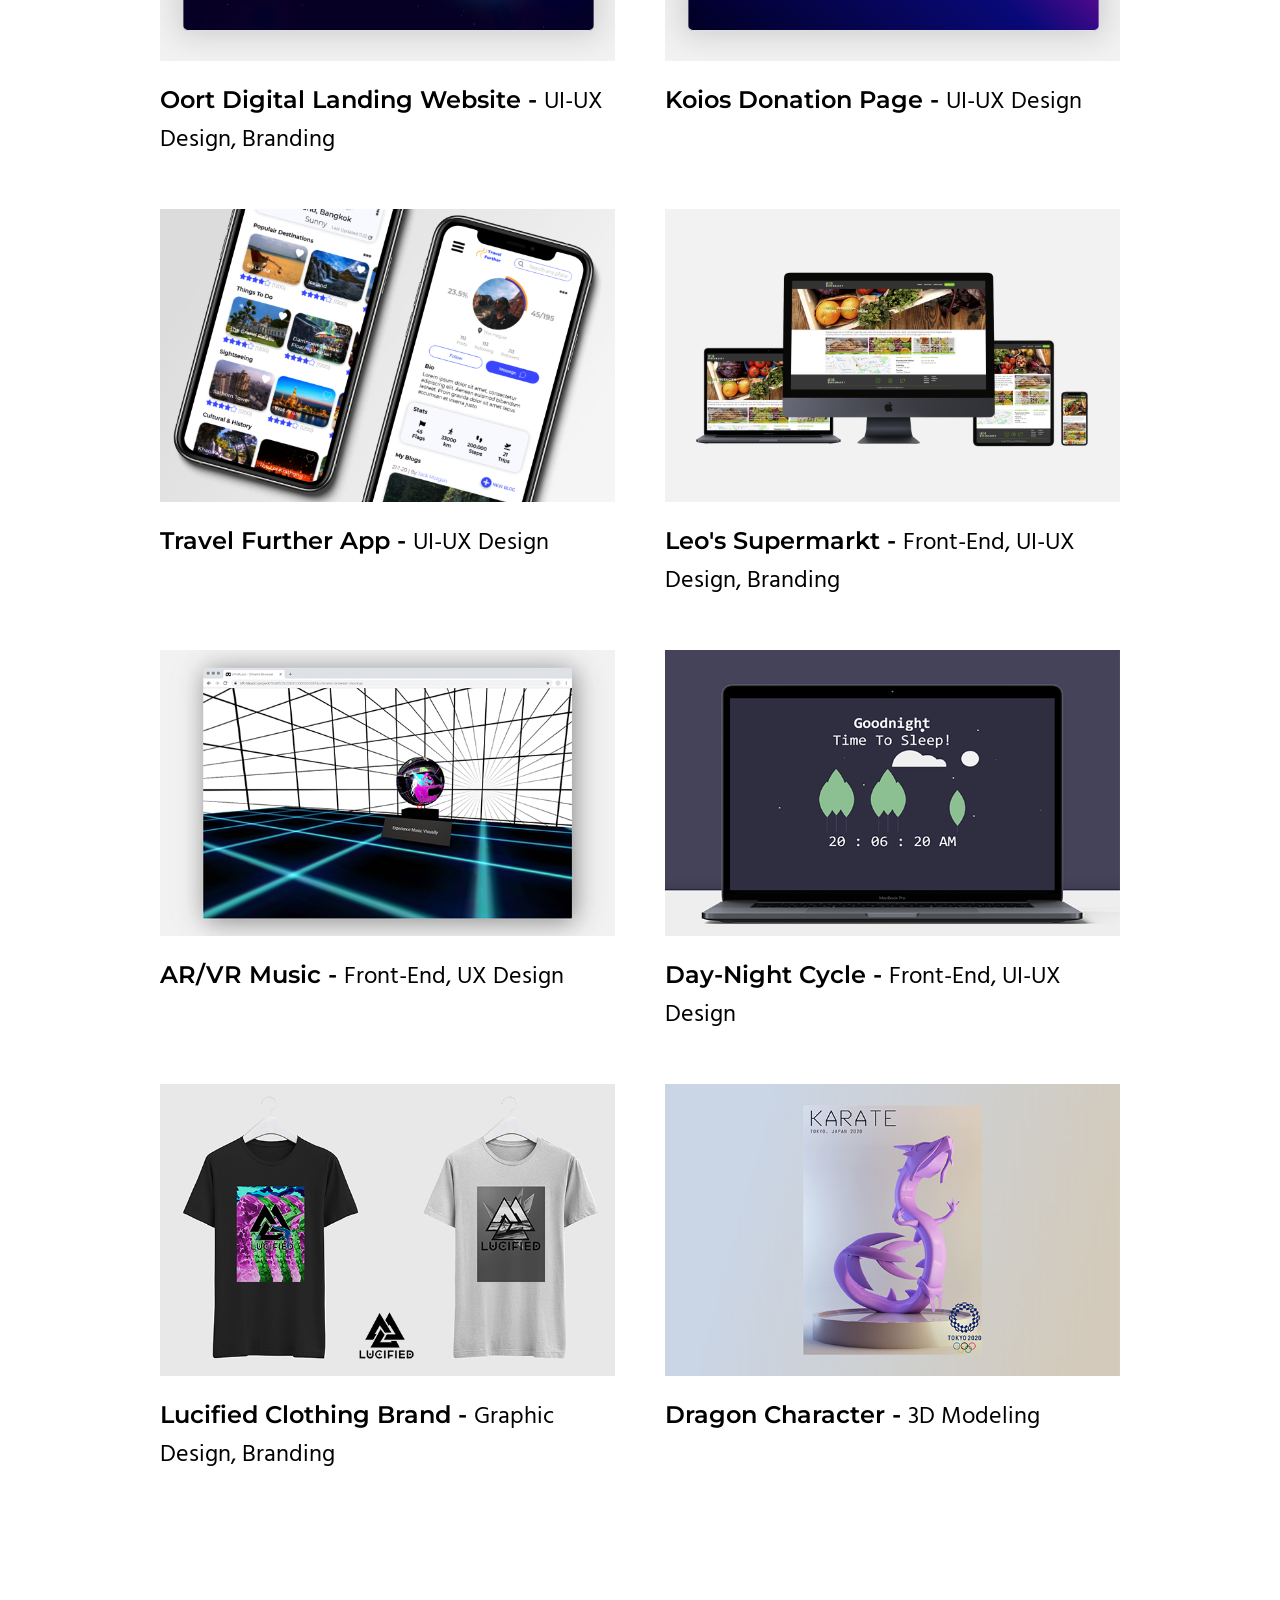
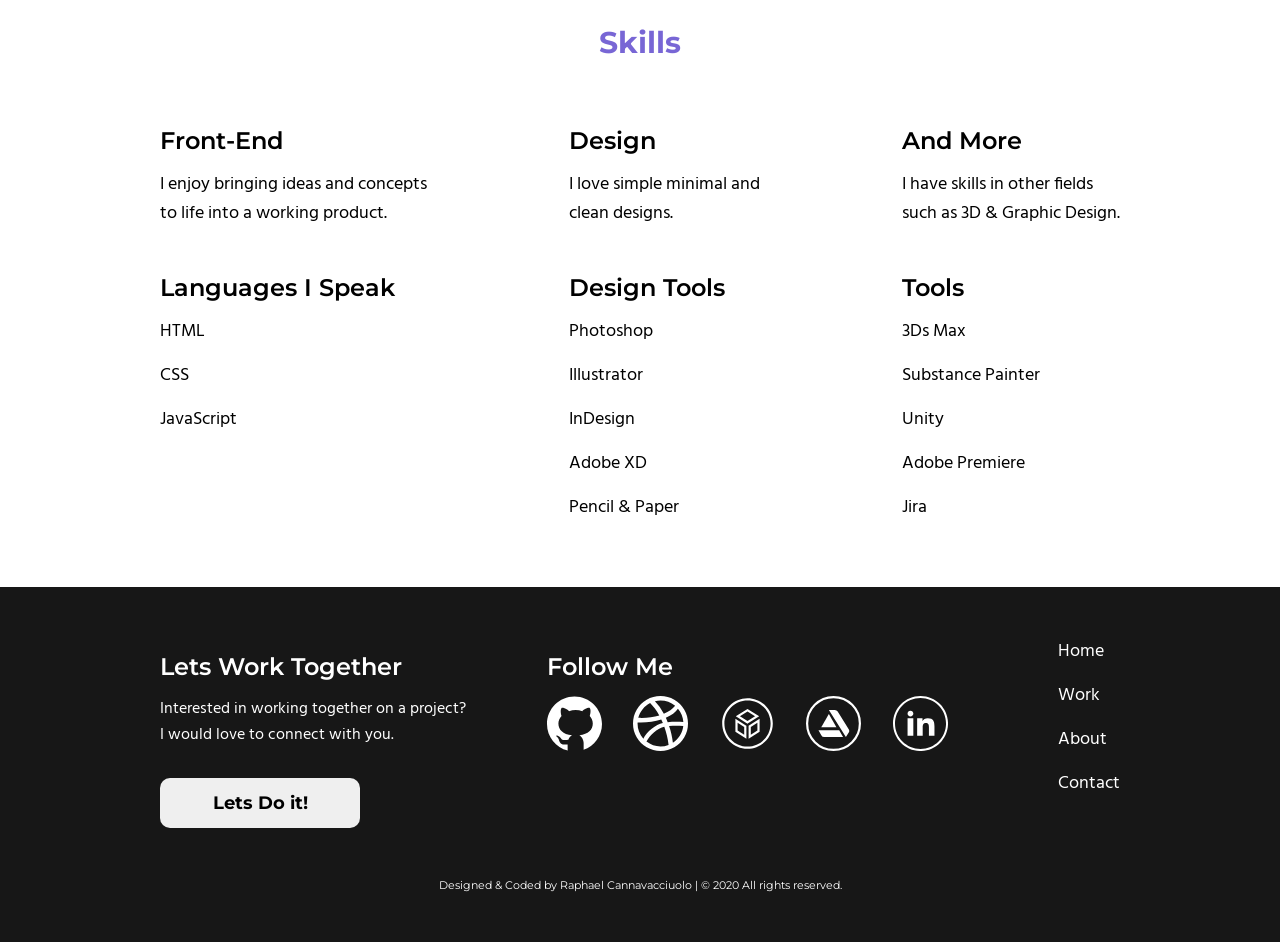
==== commit 6ca22c78: "." ====
--- a/index.html
+++ b/index.html
@@ -63,7 +63,7 @@
                 <div class="gallery work10">
                   <a href="project10.html" target="_blank"
                     ><img
-                      src="Images/Mockup_tradingBattler.png"
+                      src="Images/Mockup_Trading02.png"
                       alt=""
                   /></a>
                   <h3>
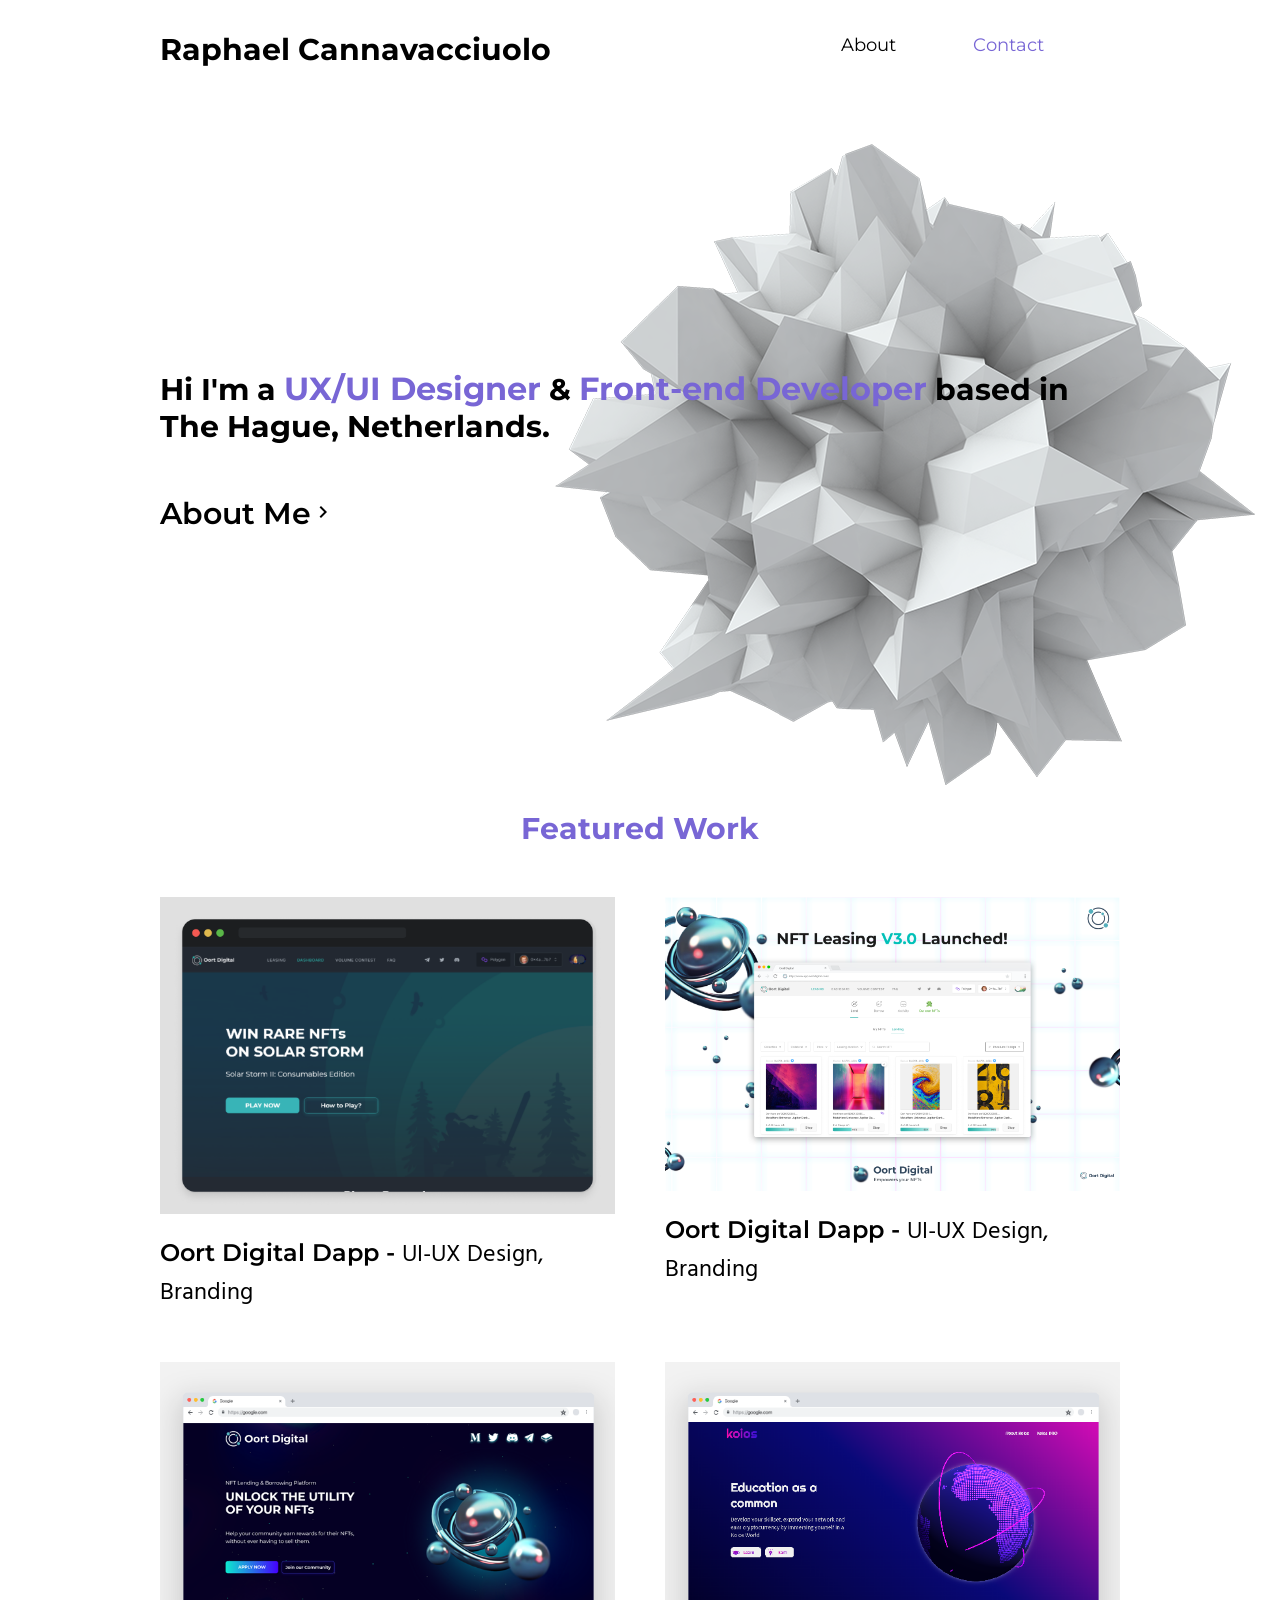
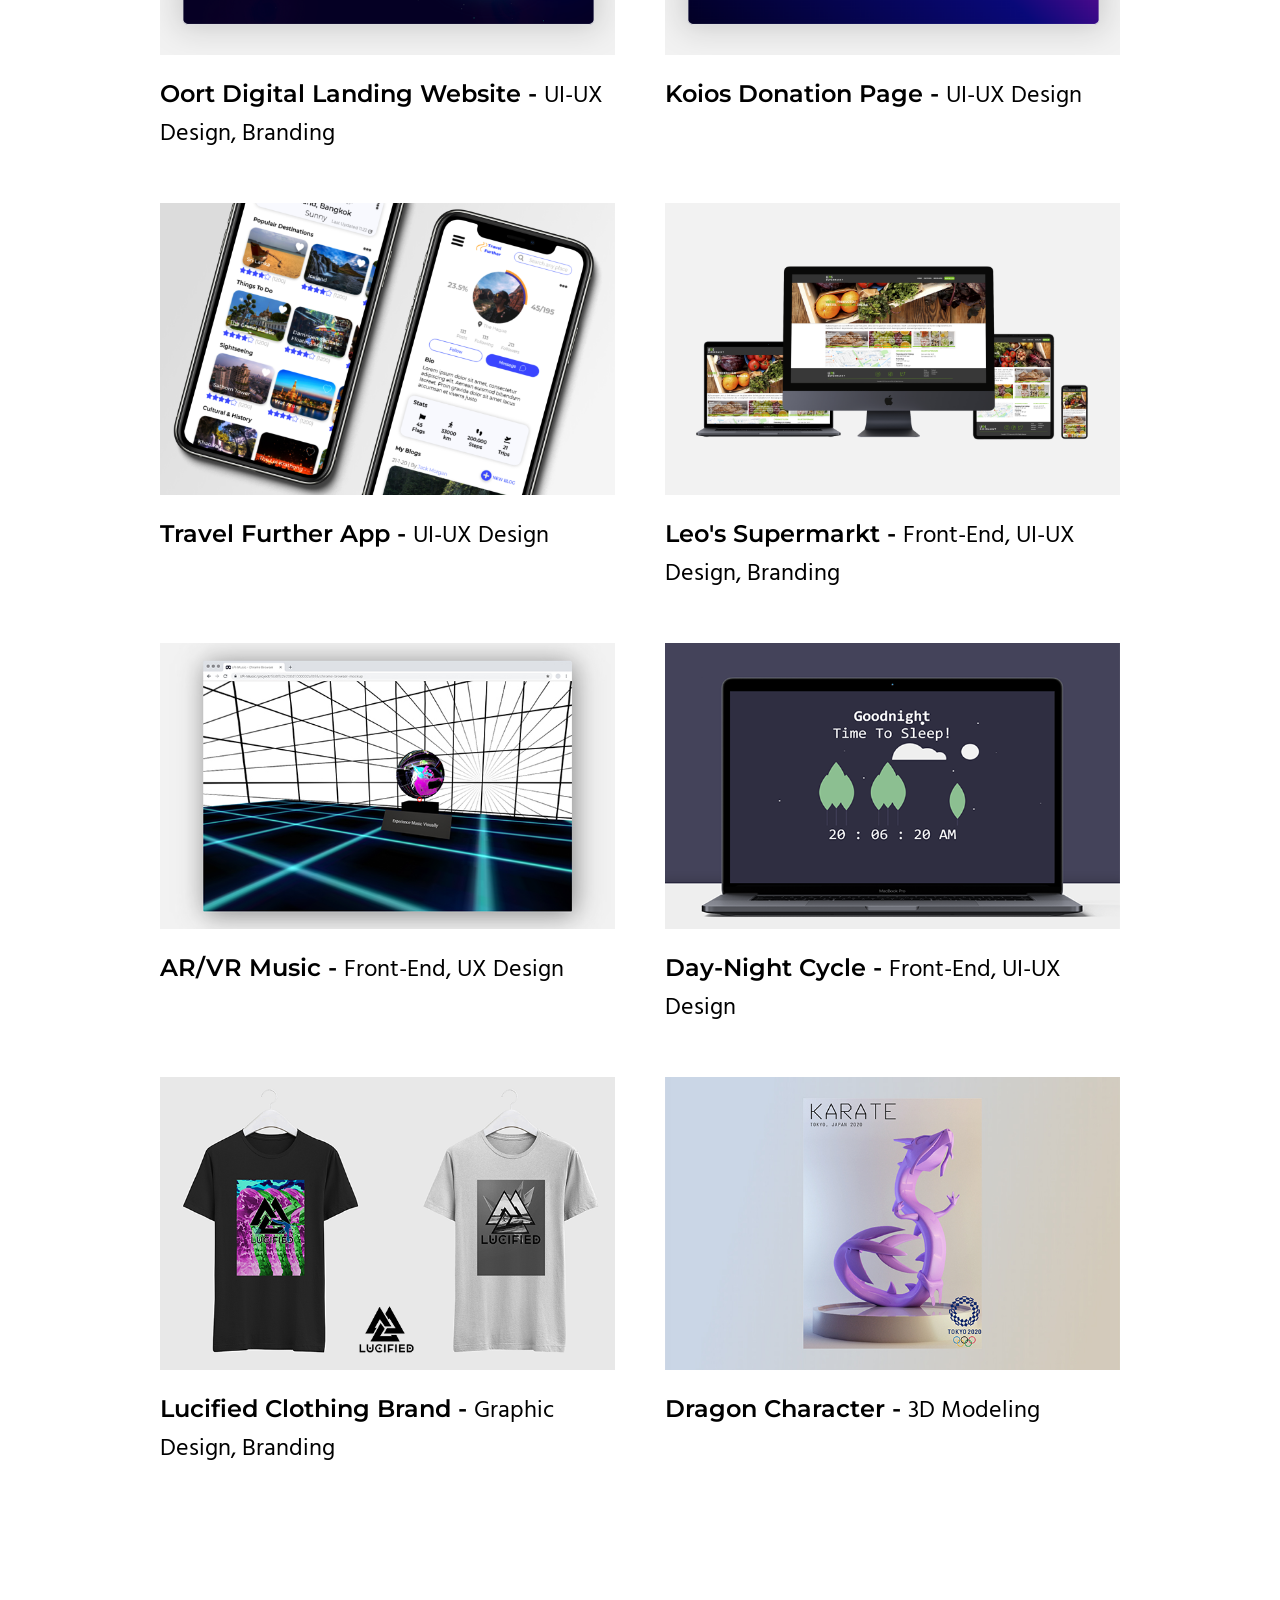
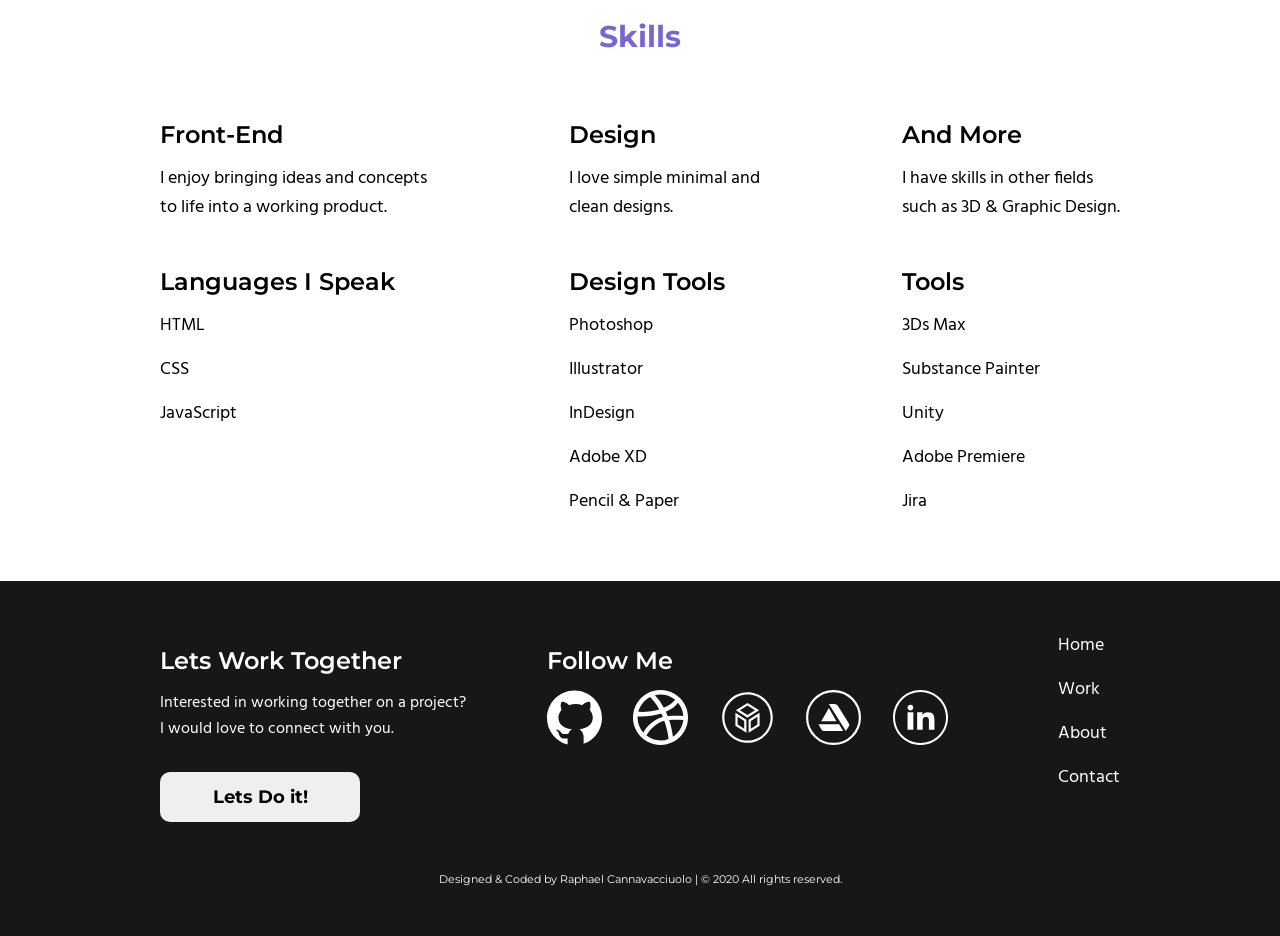
==== commit 34746c51: "." ====
--- a/index.html
+++ b/index.html
@@ -63,7 +63,7 @@
                 <div class="gallery work10">
                   <a href="project10.html" target="_blank"
                     ><img
-                      src="Images/Mockup_Trading02.png"
+                      src="Images/Mockup_Solar_storm.png"
                       alt=""
                   /></a>
                   <h3>
--- a/home.css
+++ b/home.css
@@ -667,6 +667,8 @@
     grid-template-columns: 1fr;
     grid-template-rows: auto;
     grid-template-areas:
+    "row10"
+    "row9"
     "row8"
     "row7"
     "row6"
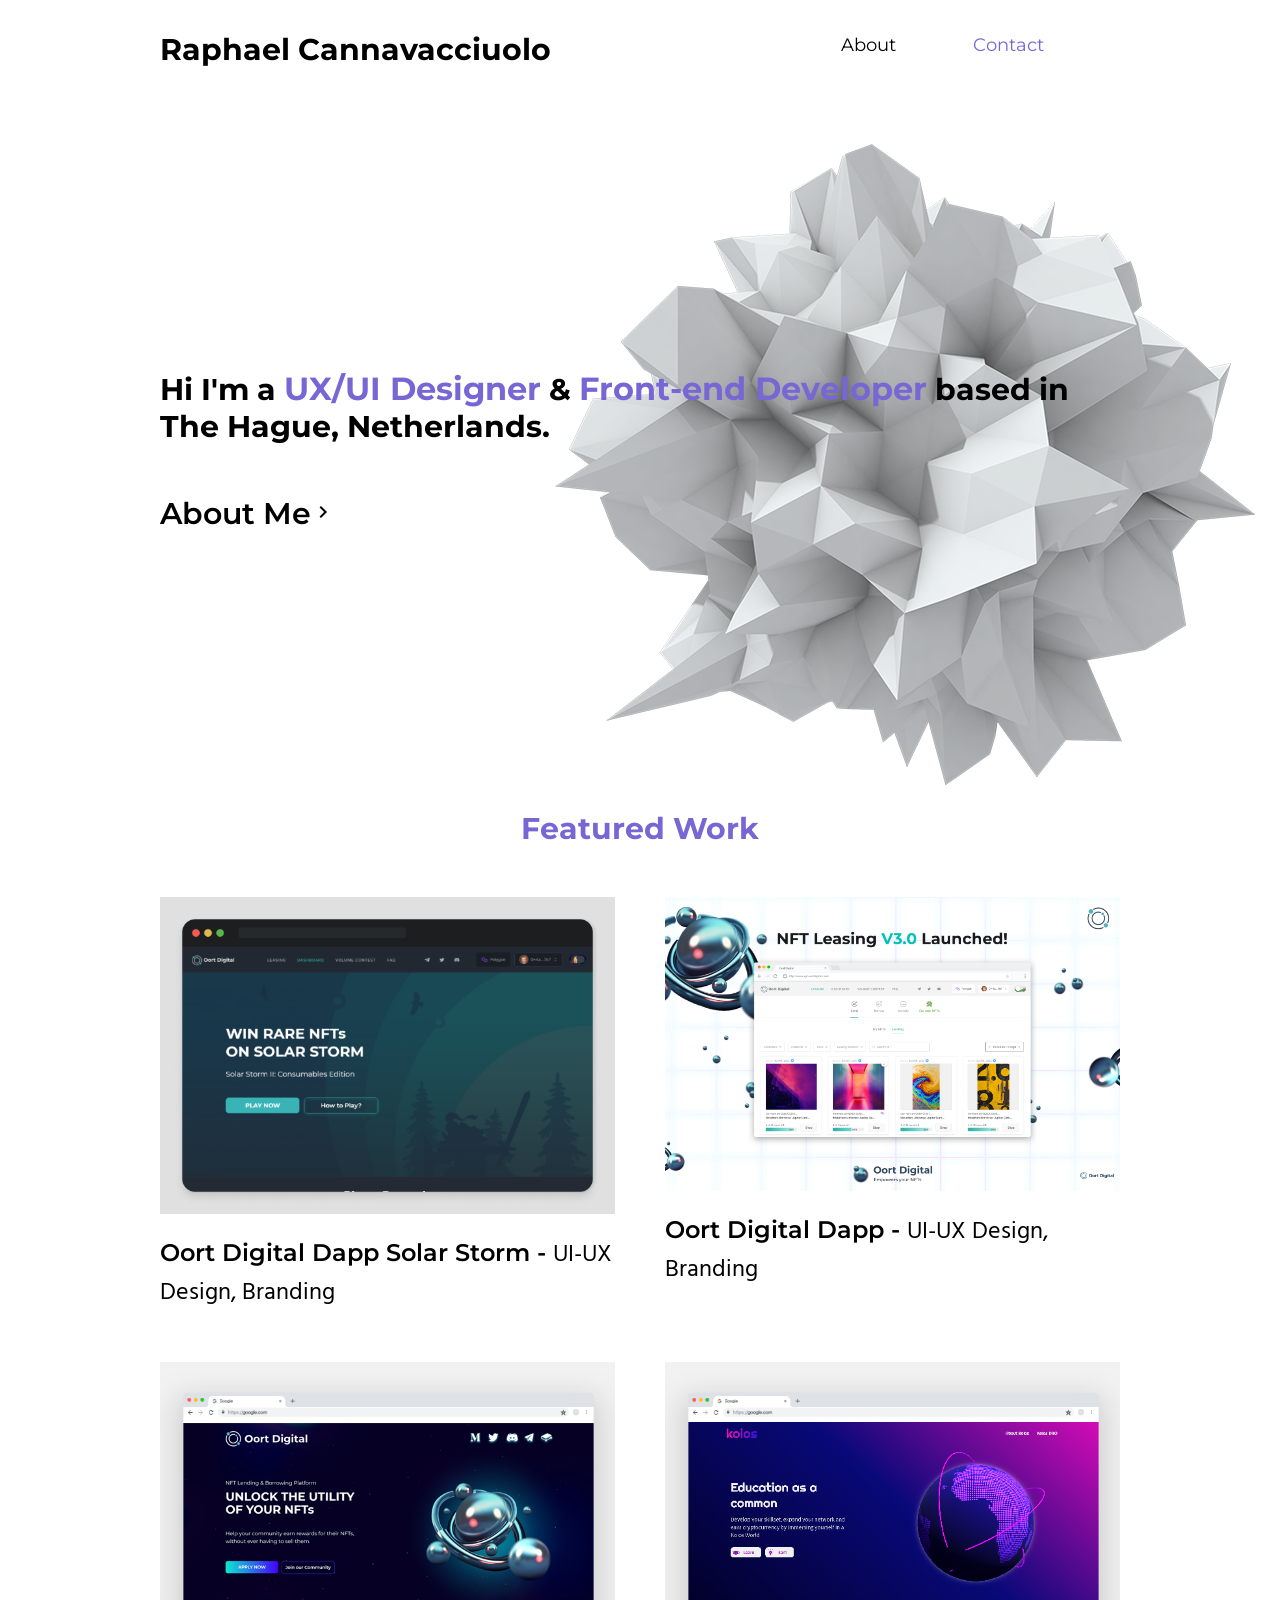
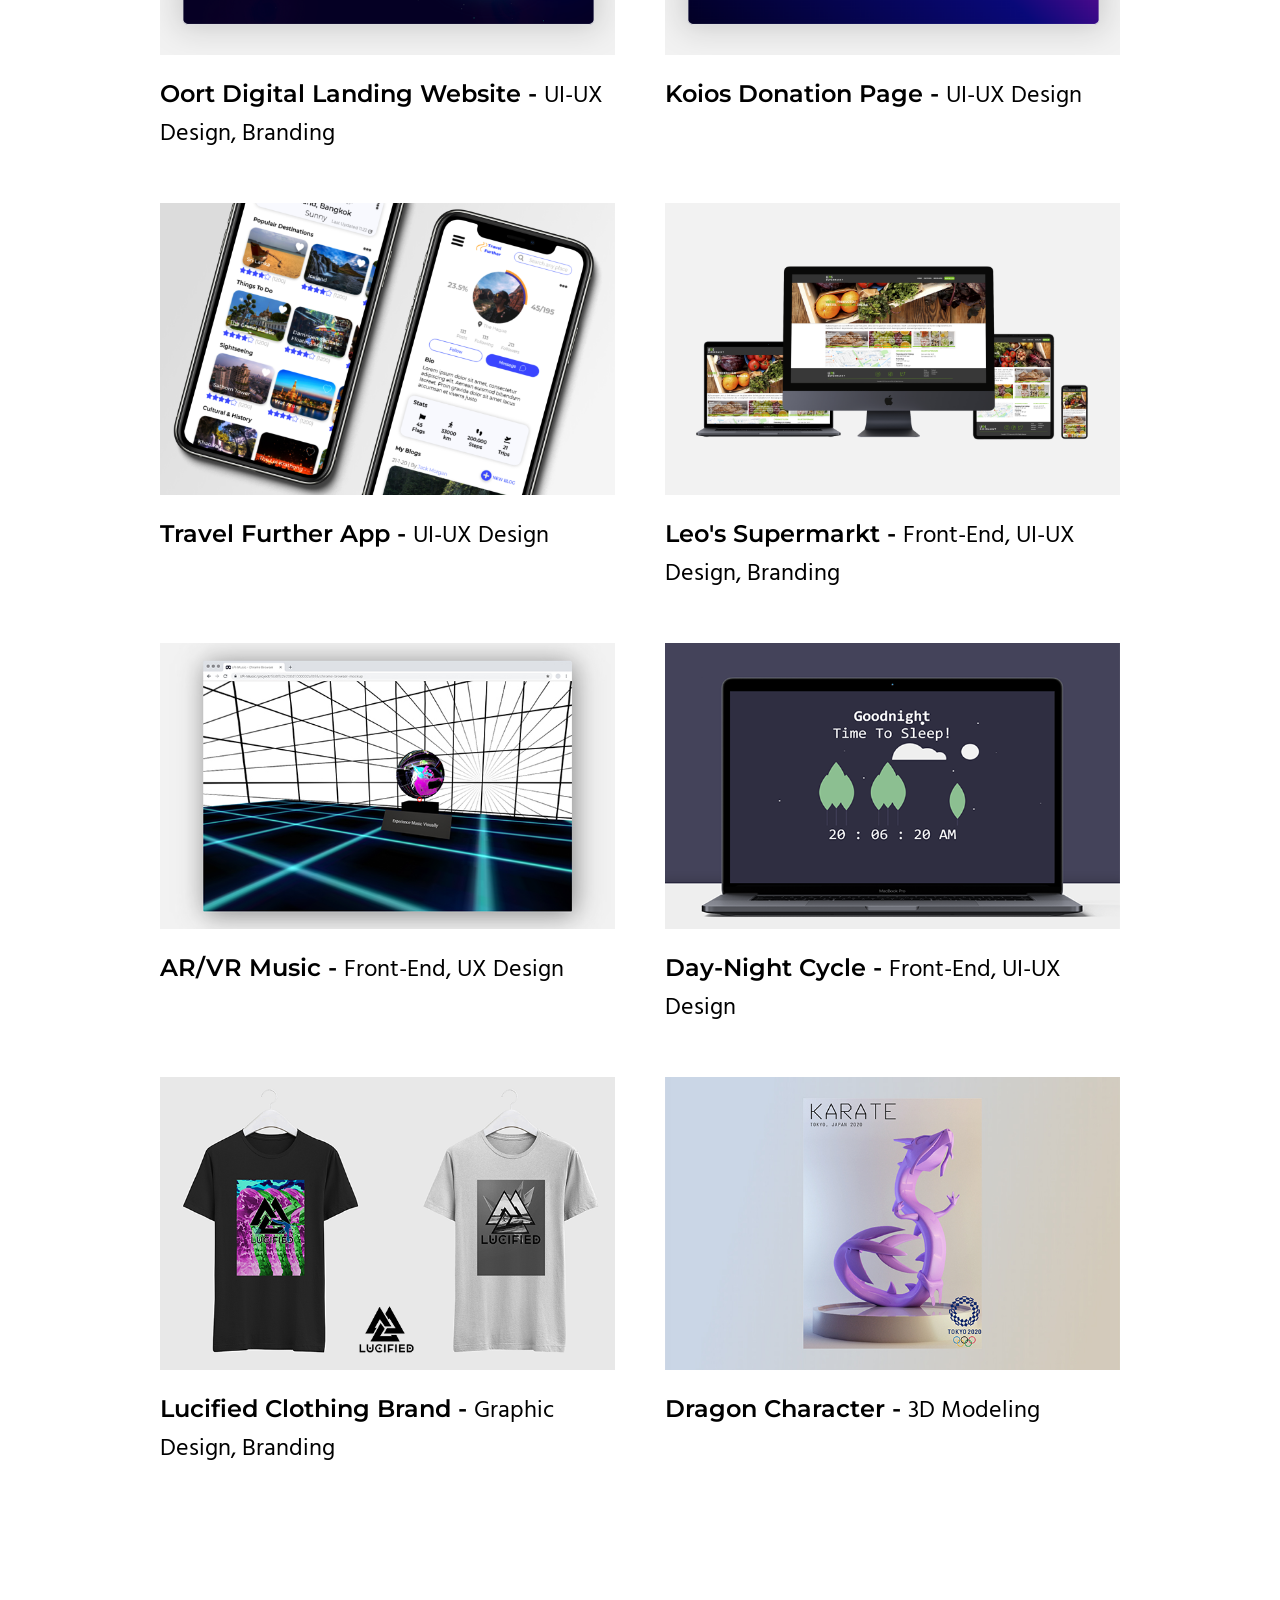
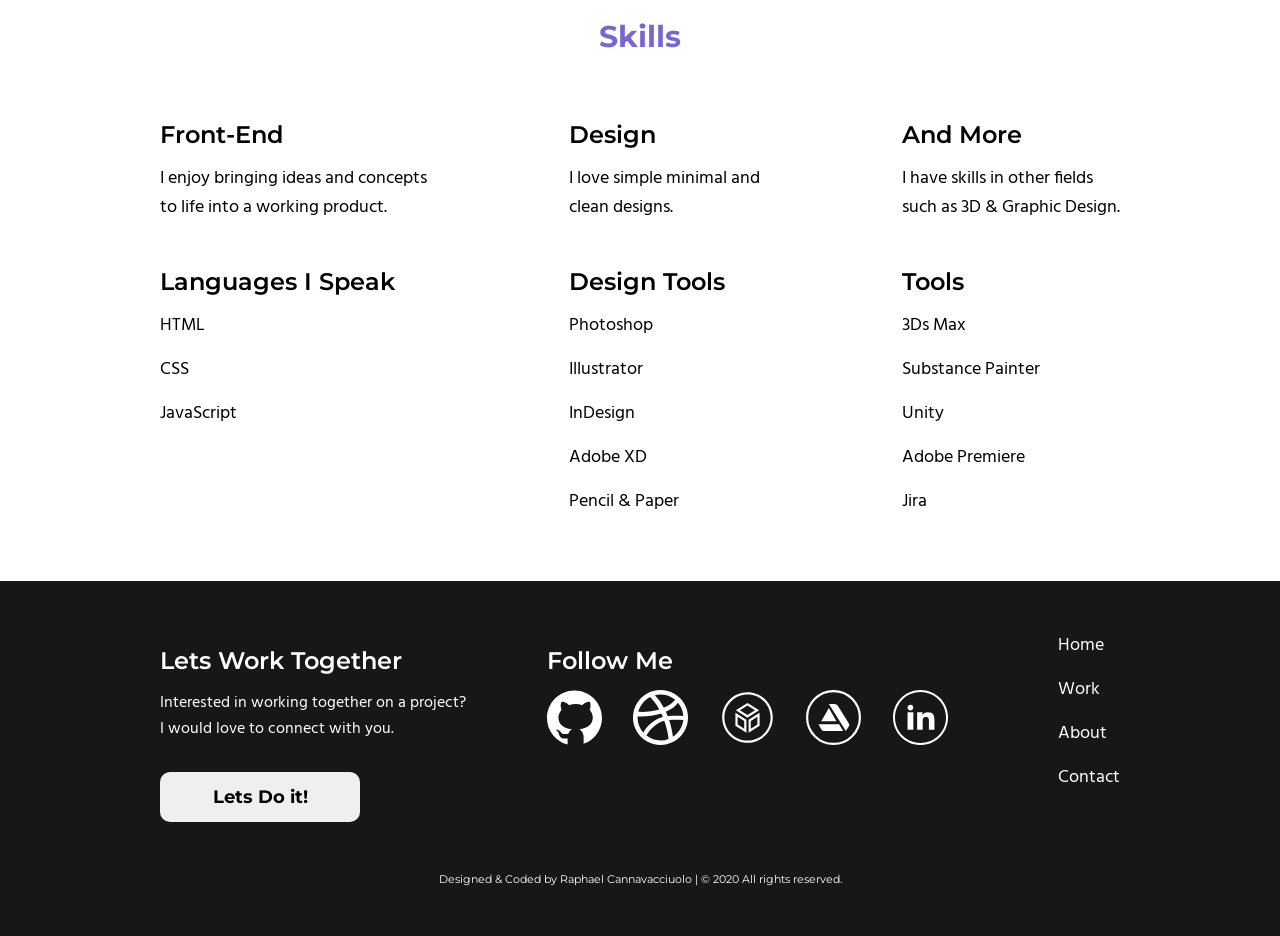
==== commit f89faec2: "." ====
--- a/index.html
+++ b/index.html
@@ -59,7 +59,6 @@
             <div id="work" class="box box2">
               <h2 class="section-title">Featured Work</h2>
               <div class="gallery-container">
-
                 <div class="gallery work10">
                   <a href="project10.html" target="_blank"
                     ><img
@@ -67,23 +66,21 @@
                       alt=""
                   /></a>
                   <h3>
+                    Oort Digital Dapp Solar Storm -
+                    <span class="under-title">UI-UX Design, Branding</span>
+                  </h3>
+                </div>
+                <div class="gallery work9">
+                  <a href="project09.html" target="_blank"
+                    ><img
+                      src="Images/Oort-Digital_launchv3-01.png"
+                      alt=""
+                  /></a>
+                  <h3>
                     Oort Digital Dapp -
                     <span class="under-title">UI-UX Design, Branding</span>
                   </h3>
                 </div>
-
-                <div class="gallery work9">
-                  <a href="project09.html" target="_blank"
-                    ><img
-                      src="Images/Oort-Digital_launchv3-01.png"
-                      alt=""
-                  /></a>
-                  <h3>
-                    Oort Digital Dapp -
-                    <span class="under-title">UI-UX Design, Branding</span>
-                  </h3>
-                </div>
-
                 <div class="gallery work8">
                   <a href="project08.html" target="_blank"
                     ><img
@@ -95,7 +92,6 @@
                     <span class="under-title">UI-UX Design, Branding</span>
                   </h3>
                 </div>
-
                 <div class="gallery work7">
                   <a href="project07.html" target="_blank"
                     ><img
@@ -107,7 +103,6 @@
                     <span class="under-title">UI-UX Design</span>
                   </h3>
                 </div>
-
                 <div class="gallery work6">
                   <a href="project01.html" target="_blank"
                     ><img
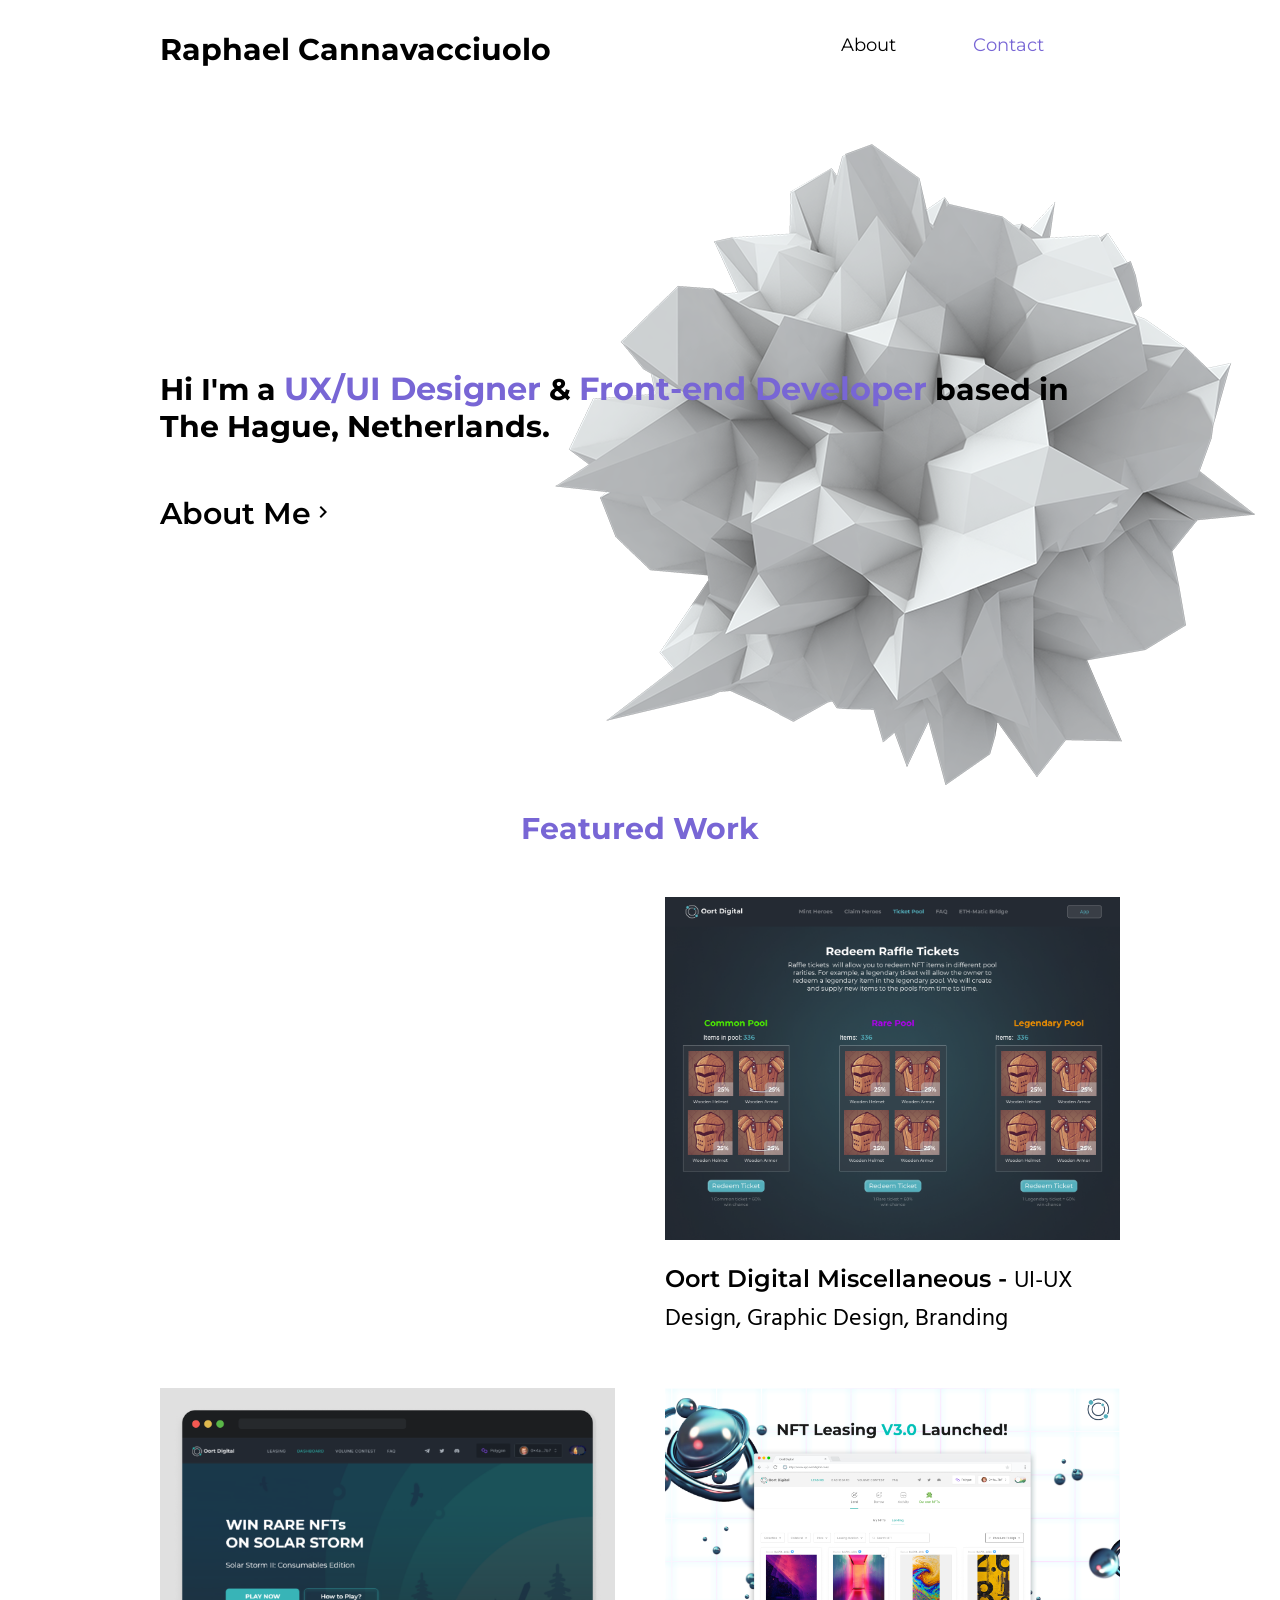
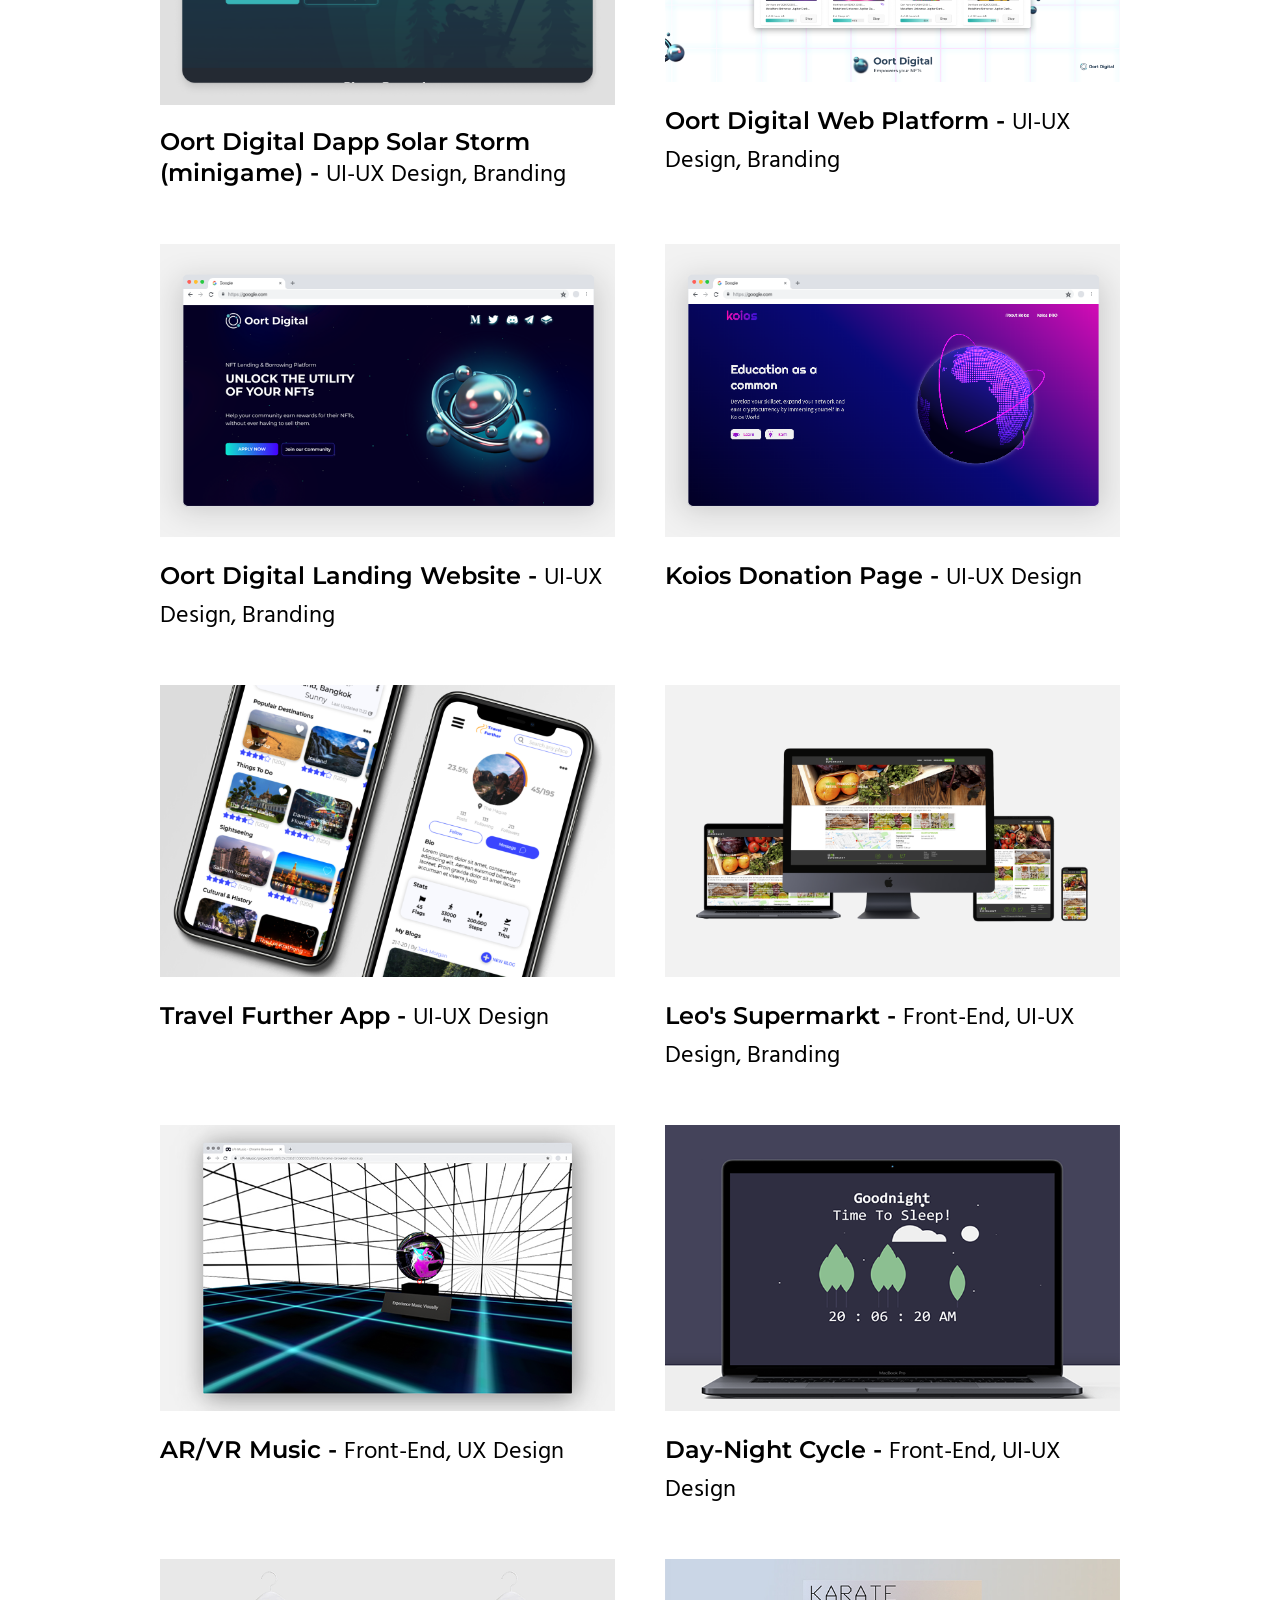
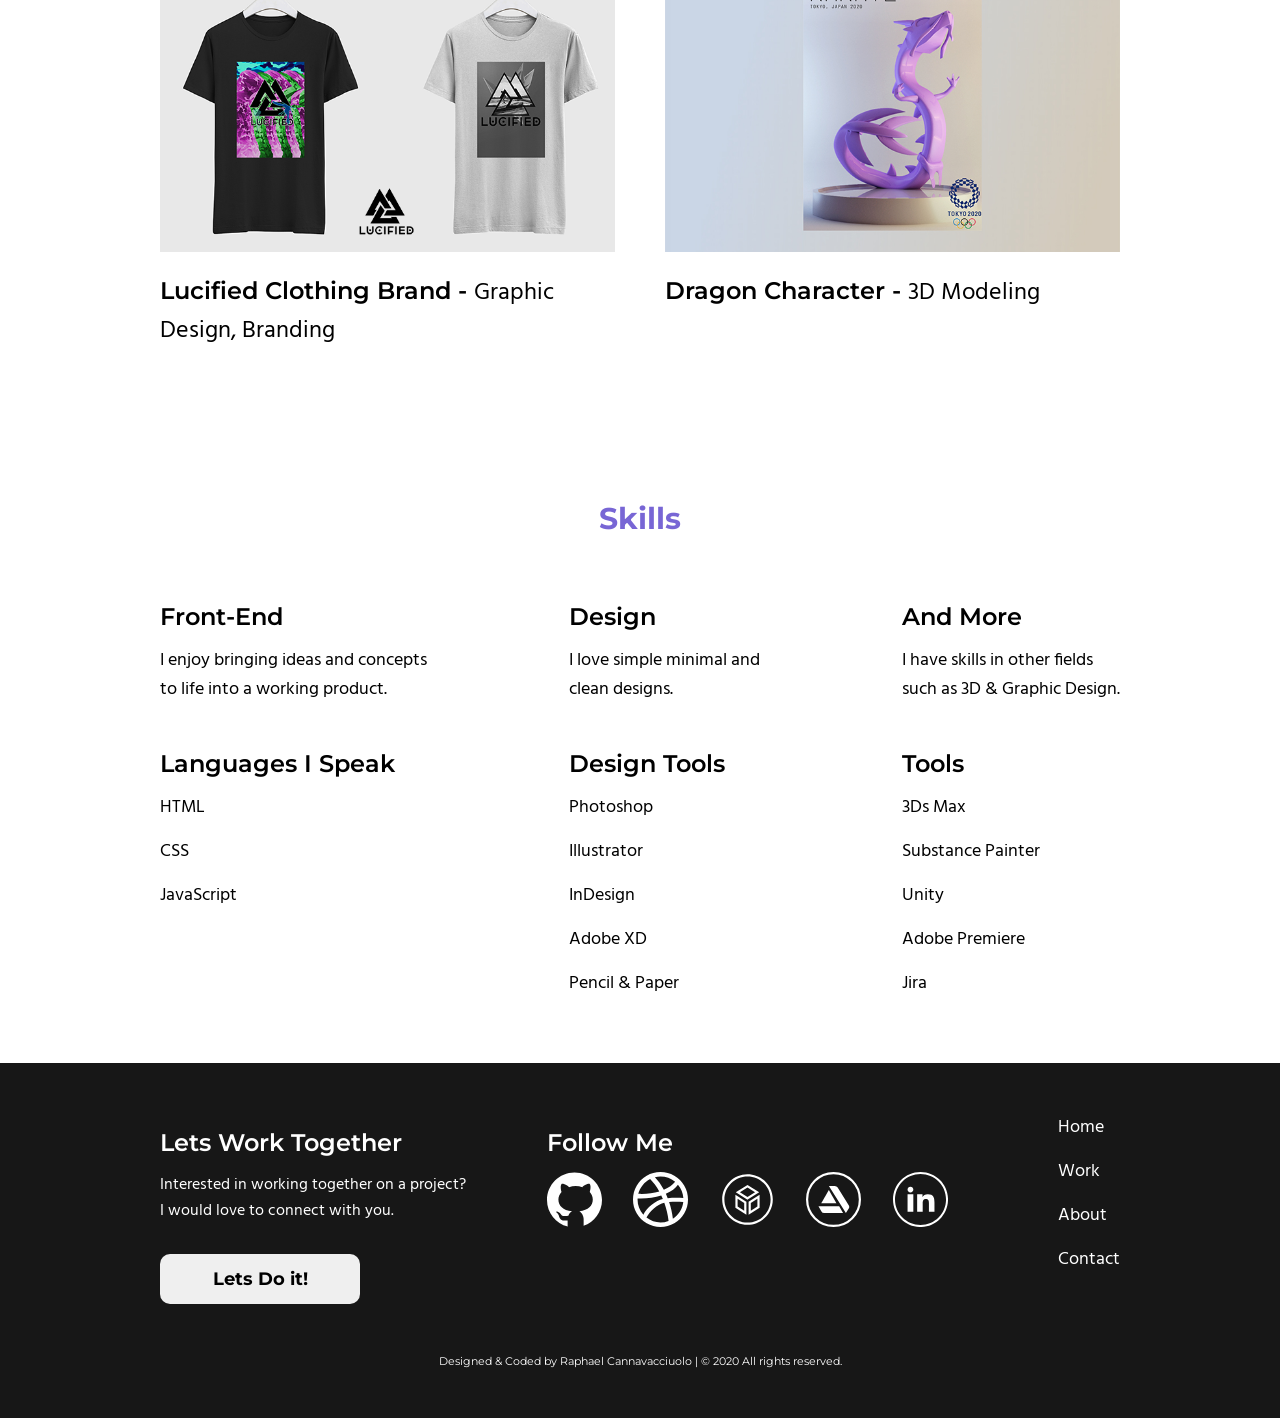
==== commit 8f117472: "Update Projects" ====
--- a/index.html
+++ b/index.html
@@ -59,6 +59,19 @@
             <div id="work" class="box box2">
               <h2 class="section-title">Featured Work</h2>
               <div class="gallery-container">
+
+                <div class="gallery work11">
+                  <a href="project11.html" target="_blank"
+                    ><img
+                      src="Images/RedeemTickets.png"
+                      alt=""
+                  /></a>
+                  <h3>
+                    Oort Digital Miscellaneous -
+                    <span class="under-title">UI-UX Design, Graphic Design, Branding</span>
+                  </h3>
+                </div>
+
                 <div class="gallery work10">
                   <a href="project10.html" target="_blank"
                     ><img
@@ -66,7 +79,7 @@
                       alt=""
                   /></a>
                   <h3>
-                    Oort Digital Dapp Solar Storm -
+                    Oort Digital Dapp Solar Storm (minigame) -
                     <span class="under-title">UI-UX Design, Branding</span>
                   </h3>
                 </div>
@@ -77,7 +90,7 @@
                       alt=""
                   /></a>
                   <h3>
-                    Oort Digital Dapp -
+                    Oort Digital Web Platform -
                     <span class="under-title">UI-UX Design, Branding</span>
                   </h3>
                 </div>
--- a/home.css
+++ b/home.css
@@ -104,6 +104,17 @@
 .btn-off {
   opacity: 0.5;
 }
+
+.mobile-img {
+  width: auto;
+  height: 75%;
+}
+
+.mobile-img2 {
+  width: 50%;
+  height: auto;
+}
+
 /* CSS Grid boxes */
 .box0 {
   grid-area: nav;
@@ -189,12 +200,21 @@
   margin-top: 5rem;
   width: 100%;
 }
+
+.oort-logos {
+  display: flex;
+  align-items: center;
+  justify-content: center;
+  gap: 5rem;
+}
+
 /* Gallery Grid */
 .gallery-container { 
   display: grid;
   grid-template-columns: 1fr 1fr;
   grid-template-rows: auto;
   grid-template-areas:
+    ".     row11"
     "row10 row9"
     "row8 row7"
     "row5 row6"
@@ -252,6 +272,10 @@
 
 .work10 {
   grid-area: row10;
+}
+
+.work11 {
+grid-area: row11;
 }
 
 /* Skills section */
@@ -395,7 +419,8 @@
 .project-img {
   width: 100%;
   height: auto;
-  margin-top: 5rem;
+  margin-top: 2.5rem;
+  margin-bottom: 2.5rem;
 }
 
 .project-imgsp {
